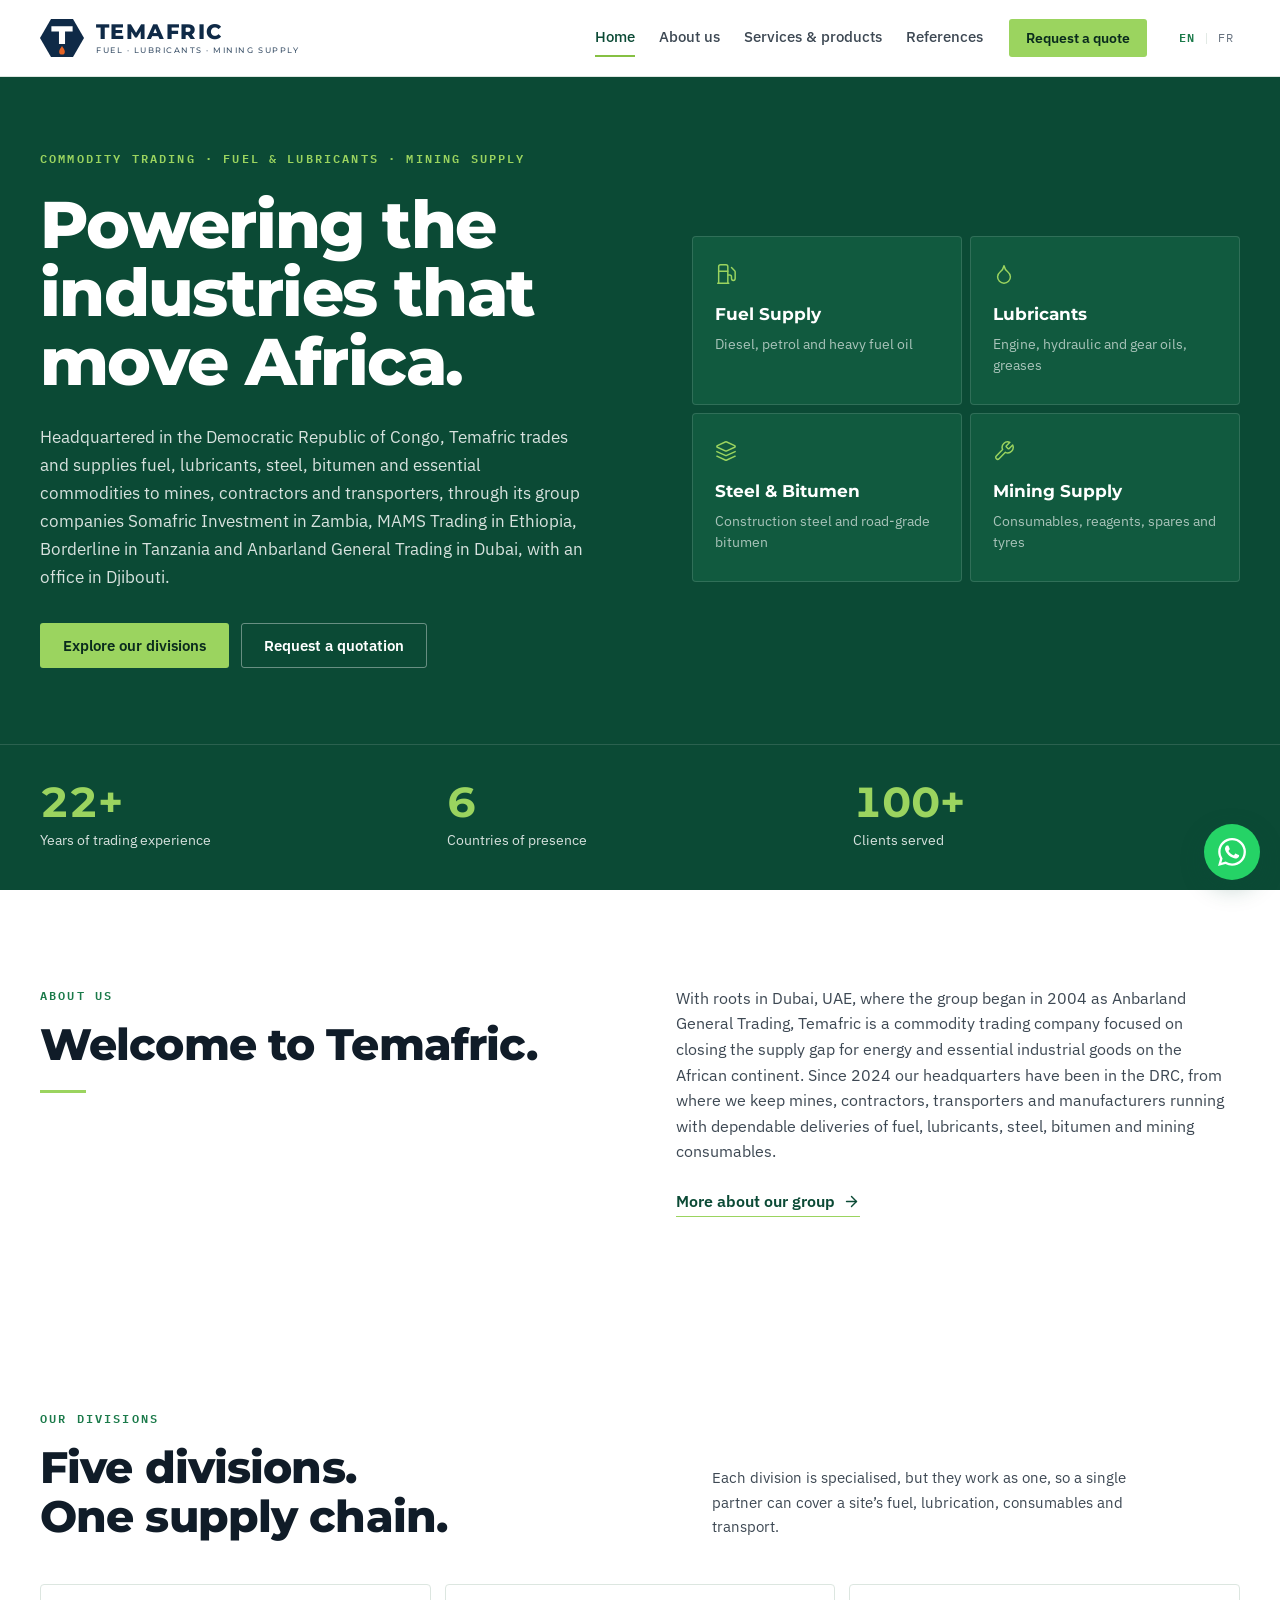
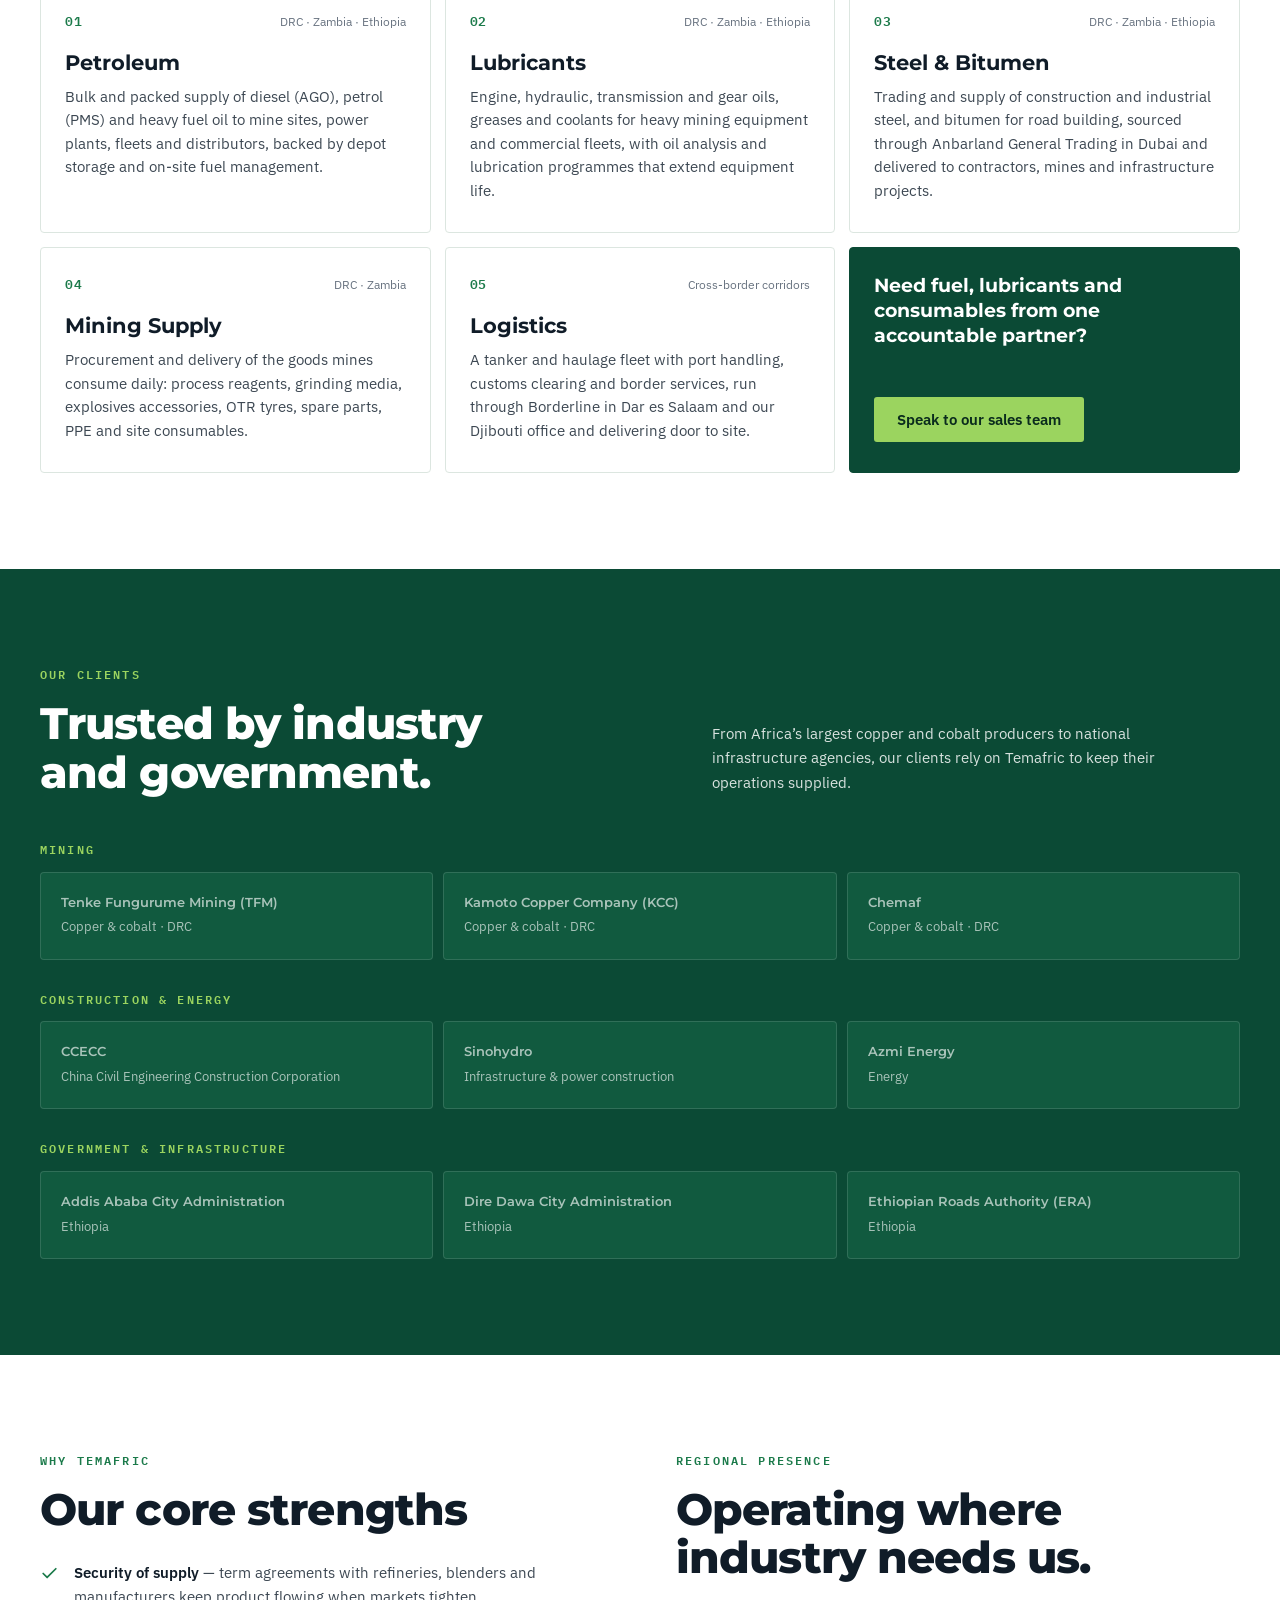
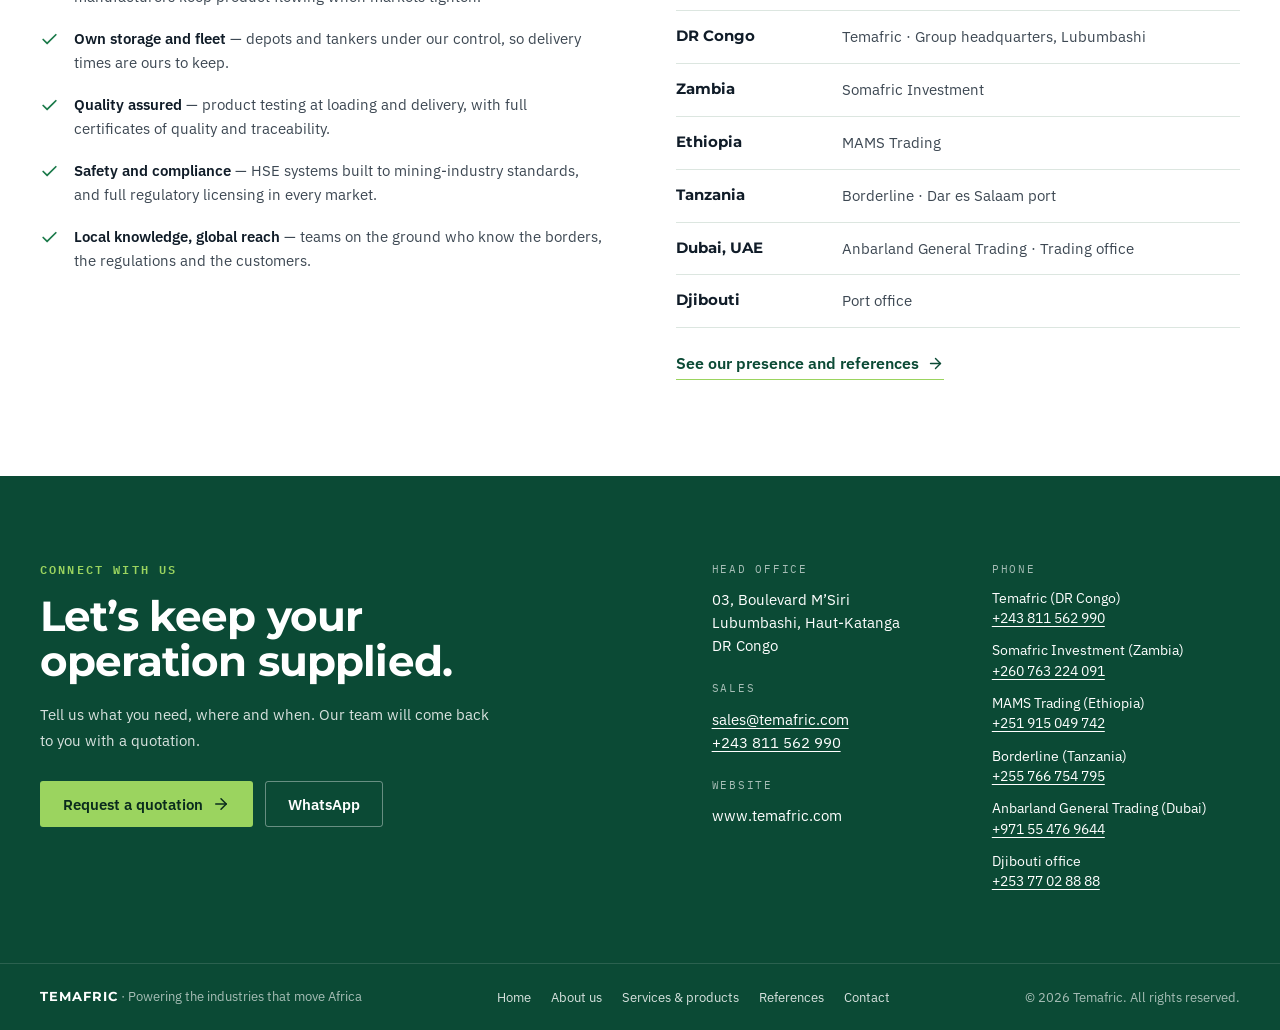
==== index.html @ 44071724 "Temafric website: bilingual corporate site with quote form Co-Authored-By: Claude Opus 5.5 <noreply@" ====
<!doctype html>
<html lang="en">
<head>
<title>Temafric · Fuel, Lubricants & Mining Supply</title>
<meta charset="utf-8">
<meta name="viewport" content="width=device-width, initial-scale=1, viewport-fit=cover">
<meta name="description" content="Temafric supplies fuel, lubricants, steel, bitumen and mining consumables to mines, contractors and transporters across the DRC, Zambia, Tanzania and Ethiopia.">
<link rel="canonical" href="https://www.temafric.com/">
<meta property="og:type" content="website">
<meta property="og:site_name" content="Temafric">
<meta property="og:title" content="Temafric · Fuel, Lubricants &amp; Mining Supply">
<meta property="og:description" content="Temafric supplies fuel, lubricants, steel, bitumen and mining consumables to mines, contractors and transporters across the DRC, Zambia, Tanzania and Ethiopia.">
<meta property="og:url" content="https://www.temafric.com/">
<meta name="theme-color" content="#0b4a35">
<link rel="icon" href="assets/favicon.svg" type="image/svg+xml">
<link rel="preconnect" href="https://fonts.googleapis.com">
<link rel="preconnect" href="https://fonts.gstatic.com" crossorigin>
<link rel="stylesheet" href="https://fonts.googleapis.com/css2?family=IBM+Plex+Mono:wght@500;600&family=IBM+Plex+Sans:wght@400;500;600&family=Montserrat:wght@500;600;700;800&display=swap">
<link rel="stylesheet" href="assets/style.css">
<script>(function(){var l;try{l=localStorage.getItem('temafric-lang')}catch(e){}if(l!=='en'&&l!=='fr'){l=((navigator.language||'en').toLowerCase().indexOf('fr')===0)?'fr':'en'}var d=document.documentElement;d.setAttribute('data-lang',l);d.setAttribute('lang',l);d.setAttribute('data-title-en','Temafric · Fuel, Lubricants & Mining Supply');d.setAttribute('data-title-fr','Temafric · Carburants, lubrifiants & fournitures minières');if(l==='fr')document.title='Temafric · Carburants, lubrifiants & fournitures minières';})();</script>
<script type="application/ld+json">{"@context":"https://schema.org","@type":"Organization","name":"Temafric","url":"https://www.temafric.com","logo":"https://www.temafric.com/assets/logo.svg","email":"sales@temafric.com","telephone":"+243811562990","address":{"@type":"PostalAddress","streetAddress":"03, Boulevard M'Siri","addressLocality":"Lubumbashi","addressRegion":"Haut-Katanga","addressCountry":"CD"},"description":"Commodity trading: fuel, lubricants, steel, bitumen and mining supply in the DRC and East Africa."}</script>
</head>
<body>
<a class="skip" href="#main"><span data-l="en">Skip to content</span><span data-l="fr">Aller au contenu</span></a>
<header class="site-header">
  <div class="wrap header-in">
    <a class="brand" href="./" aria-label="Temafric"><svg viewBox="0 0 116 100" aria-hidden="true"><path class="hx" d="M29 0h58l29 50-29 50H29L0 50z"/><path class="tt" d="M30 19h56v14H66v33H50V33H30z"/><path class="dp" d="M58 71c3 5.5 7.5 9.5 7.5 15a7.5 7.5 0 0 1-15 0c0-5.5 4.5-9.5 7.5-15z"/></svg><span class="brand-word"><b>TEMAFRIC</b><small>Fuel · Lubricants · Mining Supply</small></span></a>
    <button class="menu-btn" type="button" aria-expanded="false" aria-controls="site-nav" aria-label="Menu"><svg class="icon i-open" viewBox="0 0 24 24" aria-hidden="true"><line x1="4" x2="20" y1="7" y2="7"/><line x1="4" x2="20" y1="12" y2="12"/><line x1="4" x2="20" y1="17" y2="17"/></svg><svg class="icon i-close" viewBox="0 0 24 24" aria-hidden="true"><path d="M18 6 6 18"/><path d="m6 6 12 12"/></svg></button>
    <nav class="nav" id="site-nav" aria-label="Main">
      <div class="nav-links"><a href="./" aria-current="page"><span data-l="en">Home</span><span data-l="fr">Accueil</span></a><a href="about.html"><span data-l="en">About us</span><span data-l="fr">À propos</span></a><a href="services.html"><span data-l="en">Services &amp; products</span><span data-l="fr">Services &amp; produits</span></a><a href="references.html"><span data-l="en">References</span><span data-l="fr">Références</span></a></div>
      <a class="btn btn-accent" href="contact.html"><span data-l="en">Request a quote</span><span data-l="fr">Demander un devis</span></a>
      <div class="lang" role="group" aria-label="Language / Langue">
        <button type="button" data-set-lang="en" aria-pressed="true">EN</button><span>|</span><button type="button" data-set-lang="fr" aria-pressed="false">FR</button>
      </div>
    </nav>
  </div>
</header>
<main id="main">
<section class="hero">
  <div class="wrap hero-grid">
    <div>
      <p class="eyebrow"><span data-l="en">Commodity trading · Fuel &amp; lubricants · Mining supply</span><span data-l="fr">Négoce de matières premières · Carburants &amp; lubrifiants · Fournitures minières</span></p>
      <h1><span data-l="en">Powering the industries that move Africa.</span><span data-l="fr">Alimenter les industries qui font avancer l’Afrique.</span></h1>
      <p class="lead"><span data-l="en">Headquartered in the Democratic Republic of Congo, Temafric trades and supplies fuel, lubricants, steel, bitumen and essential commodities to mines, contractors and transporters, through its group companies Somafric Investment in Zambia, MAMS Trading in Ethiopia, Borderline in Tanzania and Anbarland General Trading in Dubai, with an office in Djibouti.</span><span data-l="fr">Basée en République Démocratique du Congo, Temafric commercialise et fournit carburants, lubrifiants, acier, bitume et produits de base essentiels aux mines, entrepreneurs et transporteurs, à travers les sociétés du groupe Somafric Investment en Zambie, MAMS Trading en Éthiopie, Borderline en Tanzanie et Anbarland General Trading à Dubaï, ainsi qu’un bureau à Djibouti.</span></p>
      <div class="btn-row">
        <a class="btn btn-accent" href="services.html"><span data-l="en">Explore our divisions</span><span data-l="fr">Découvrir nos divisions</span></a>
        <a class="btn btn-ghost" href="contact.html"><span data-l="en">Request a quotation</span><span data-l="fr">Demander un devis</span></a>
      </div>
    </div>
    <div class="tiles"><a class="tile" href="services.html"><svg class="icon" viewBox="0 0 24 24" aria-hidden="true"><line x1="3" x2="15" y1="22" y2="22"/><line x1="4" x2="14" y1="9" y2="9"/><path d="M14 22V4a2 2 0 0 0-2-2H6a2 2 0 0 0-2 2v18"/><path d="M14 13h2a2 2 0 0 1 2 2v2a2 2 0 0 0 2 2 2 2 0 0 0 2-2V9.83a2 2 0 0 0-.59-1.42L18 5"/></svg><h3><span data-l="en">Fuel Supply</span><span data-l="fr">Approvisionnement en carburant</span></h3><p><span data-l="en">Diesel, petrol and heavy fuel oil</span><span data-l="fr">Gasoil, essence et fioul lourd</span></p></a><a class="tile" href="services.html"><svg class="icon" viewBox="0 0 24 24" aria-hidden="true"><path d="M12 22a7 7 0 0 0 7-7c0-2-1-3.9-3-5.5s-3.5-4-4-6.5c-.5 2.5-2 4.9-4 6.5C6 11.1 5 13 5 15a7 7 0 0 0 7 7z"/></svg><h3><span data-l="en">Lubricants</span><span data-l="fr">Lubrifiants</span></h3><p><span data-l="en">Engine, hydraulic and gear oils, greases</span><span data-l="fr">Huiles moteur, hydrauliques et de transmission, graisses</span></p></a><a class="tile" href="services.html"><svg class="icon" viewBox="0 0 24 24" aria-hidden="true"><path d="M12.83 2.18a2 2 0 0 0-1.66 0L2.6 6.08a1 1 0 0 0 0 1.83l8.58 3.91a2 2 0 0 0 1.66 0l8.58-3.9a1 1 0 0 0 0-1.83Z"/><path d="m22 17.65-9.17 4.16a2 2 0 0 1-1.66 0L2 17.65"/><path d="m22 12.65-9.17 4.16a2 2 0 0 1-1.66 0L2 12.65"/></svg><h3><span data-l="en">Steel &amp; Bitumen</span><span data-l="fr">Acier &amp; bitume</span></h3><p><span data-l="en">Construction steel and road-grade bitumen</span><span data-l="fr">Acier de construction et bitume routier</span></p></a><a class="tile" href="services.html"><svg class="icon" viewBox="0 0 24 24" aria-hidden="true"><path d="M14.7 6.3a1 1 0 0 0 0 1.4l1.6 1.6a1 1 0 0 0 1.4 0l3.77-3.77a6 6 0 0 1-7.94 7.94l-6.91 6.91a2.12 2.12 0 0 1-3-3l6.91-6.91a6 6 0 0 1 7.94-7.94l-3.76 3.76z"/></svg><h3><span data-l="en">Mining Supply</span><span data-l="fr">Fournitures minières</span></h3><p><span data-l="en">Consumables, reagents, spares and tyres</span><span data-l="fr">Consommables, réactifs, pièces de rechange et pneus</span></p></a></div>
  </div>
</section>
<section class="stats" aria-label="Key figures">
  <div class="wrap stats-grid">
    <div class="stat"><b>22+</b><span><span data-l="en">Years of trading experience</span><span data-l="fr">Années d’expérience dans le négoce</span></span></div>
    <div class="stat"><b>6</b><span><span data-l="en">Countries of presence</span><span data-l="fr">Pays de présence</span></span></div>
    <div class="stat"><b>100+</b><span><span data-l="en">Clients served</span><span data-l="fr">Clients servis</span></span></div>
  </div>
</section>
<section class="band">
  <div class="wrap split">
    <div><p class="eyebrow"><span data-l="en">About us</span><span data-l="fr">À propos</span></p>
      <h2 class="h2"><span data-l="en">Welcome to Temafric.</span><span data-l="fr">Bienvenue chez Temafric.</span></h2><hr class="rule"></div>
    <div class="prose"><p><span data-l="en">With roots in Dubai, UAE, where the group began in 2004 as Anbarland General Trading, Temafric is a commodity trading company focused on closing the supply gap for energy and essential industrial goods on the African continent. Since 2024 our headquarters have been in the DRC, from where we keep mines, contractors, transporters and manufacturers running with dependable deliveries of fuel, lubricants, steel, bitumen and mining consumables.</span><span data-l="fr">Née à Dubaï, aux Émirats arabes unis, où le groupe a débuté en 2004 sous le nom d’Anbarland General Trading, Temafric est une société de négoce de matières premières qui s’attache à combler le déficit d’approvisionnement en énergie et en biens industriels essentiels sur le continent africain. Depuis 2024, notre siège est en RDC, d’où nous permettons aux mines, entrepreneurs, transporteurs et industriels de fonctionner sans interruption grâce à des livraisons fiables de carburants, lubrifiants, acier, bitume et consommables miniers.</span></p>
      <a class="link-arrow" href="about.html"><span data-l="en">More about our group</span><span data-l="fr">En savoir plus sur notre groupe</span> <svg class="icon" viewBox="0 0 24 24" aria-hidden="true"><path d="M5 12h14"/><path d="m12 5 7 7-7 7"/></svg></a></div>
  </div>
</section>
<section class="band" id="divisions">
  <div class="wrap">
    <div class="section-head">
      <div><p class="eyebrow"><span data-l="en">Our divisions</span><span data-l="fr">Nos divisions</span></p>
        <h2 class="h2"><span data-l="en">Five divisions. One supply chain.</span><span data-l="fr">Cinq divisions. Une seule chaîne d’approvisionnement.</span></h2></div>
      <p><span data-l="en">Each division is specialised, but they work as one, so a single partner can cover a site’s fuel, lubrication, consumables and transport.</span><span data-l="fr">Chaque division est spécialisée, mais toutes travaillent ensemble : un seul partenaire peut ainsi couvrir le carburant, la lubrification, les consommables et le transport d’un site.</span></p>
    </div>
    <div class="cards">
      <article class="card">
        <div class="card-top"><span class="num">01</span><span class="where"><span data-l="en">DRC · Zambia · Ethiopia</span><span data-l="fr">RDC · Zambie · Éthiopie</span></span></div>
        <h3><span data-l="en">Petroleum</span><span data-l="fr">Produits pétroliers</span></h3>
        <p><span data-l="en">Bulk and packed supply of diesel (AGO), petrol (PMS) and heavy fuel oil to mine sites, power plants, fleets and distributors, backed by depot storage and on-site fuel management.</span><span data-l="fr">Fourniture en vrac et conditionnée de gasoil (AGO), d’essence (PMS) et de fioul lourd aux sites miniers, centrales électriques, flottes et distributeurs, appuyée par un stockage en dépôt et une gestion du carburant sur site.</span></p>
      </article><article class="card">
        <div class="card-top"><span class="num">02</span><span class="where"><span data-l="en">DRC · Zambia · Ethiopia</span><span data-l="fr">RDC · Zambie · Éthiopie</span></span></div>
        <h3><span data-l="en">Lubricants</span><span data-l="fr">Lubrifiants</span></h3>
        <p><span data-l="en">Engine, hydraulic, transmission and gear oils, greases and coolants for heavy mining equipment and commercial fleets, with oil analysis and lubrication programmes that extend equipment life.</span><span data-l="fr">Huiles moteur, hydrauliques, de transmission et d’engrenages, graisses et liquides de refroidissement pour les engins miniers lourds et les flottes commerciales, avec analyse d’huile et programmes de lubrification qui prolongent la durée de vie des équipements.</span></p>
      </article><article class="card">
        <div class="card-top"><span class="num">03</span><span class="where"><span data-l="en">DRC · Zambia · Ethiopia</span><span data-l="fr">RDC · Zambie · Éthiopie</span></span></div>
        <h3><span data-l="en">Steel &amp; Bitumen</span><span data-l="fr">Acier &amp; bitume</span></h3>
        <p><span data-l="en">Trading and supply of construction and industrial steel, and bitumen for road building, sourced through Anbarland General Trading in Dubai and delivered to contractors, mines and infrastructure projects.</span><span data-l="fr">Négoce et fourniture d’acier de construction et industriel, et de bitume pour la construction routière, approvisionnés via Anbarland General Trading à Dubaï et livrés aux entrepreneurs, aux mines et aux projets d’infrastructure.</span></p>
      </article><article class="card">
        <div class="card-top"><span class="num">04</span><span class="where"><span data-l="en">DRC · Zambia</span><span data-l="fr">RDC · Zambie</span></span></div>
        <h3><span data-l="en">Mining Supply</span><span data-l="fr">Fournitures minières</span></h3>
        <p><span data-l="en">Procurement and delivery of the goods mines consume daily: process reagents, grinding media, explosives accessories, OTR tyres, spare parts, PPE and site consumables.</span><span data-l="fr">Achat et livraison des produits que les mines consomment chaque jour : réactifs de traitement, corps broyants, accessoires d’explosifs, pneus OTR, pièces de rechange, EPI et consommables de site.</span></p>
      </article><article class="card">
        <div class="card-top"><span class="num">05</span><span class="where"><span data-l="en">Cross-border corridors</span><span data-l="fr">Corridors transfrontaliers</span></span></div>
        <h3><span data-l="en">Logistics</span><span data-l="fr">Logistique</span></h3>
        <p><span data-l="en">A tanker and haulage fleet with port handling, customs clearing and border services, run through Borderline in Dar es Salaam and our Djibouti office and delivering door to site.</span><span data-l="fr">Une flotte de citernes et de camions avec manutention portuaire, dédouanement et services frontaliers, opérée via Borderline à Dar es Salaam et notre bureau de Djibouti, avec livraison jusqu’au site.</span></p>
      </article>
      <article class="card cta">
        <h3><span data-l="en">Need fuel, lubricants and consumables from one accountable partner?</span><span data-l="fr">Besoin de carburant, de lubrifiants et de consommables auprès d’un seul partenaire responsable ?</span></h3>
        <a class="btn btn-accent" href="contact.html"><span data-l="en">Speak to our sales team</span><span data-l="fr">Parlez à notre équipe commerciale</span></a>
      </article>
    </div>
  </div>
</section>
<section class="band dark" id="clients">
  <div class="wrap">
    <div class="section-head">
      <div><p class="eyebrow"><span data-l="en">Our clients</span><span data-l="fr">Nos clients</span></p>
        <h2 class="h2"><span data-l="en">Trusted by industry and government.</span><span data-l="fr">La confiance de l’industrie et des pouvoirs publics.</span></h2></div>
      <p><span data-l="en">From Africa’s largest copper and cobalt producers to national infrastructure agencies, our clients rely on Temafric to keep their operations supplied.</span><span data-l="fr">Des plus grands producteurs africains de cuivre et de cobalt aux agences nationales d’infrastructure, nos clients comptent sur Temafric pour approvisionner leurs opérations.</span></p>
    </div>
    <div class="client-group"><span class="eyebrow"><span data-l="en">Mining</span><span data-l="fr">Mines</span></span><div class="client-grid"><div class="client"><b><span data-l="en">Tenke Fungurume Mining (TFM)</span><span data-l="fr">Tenke Fungurume Mining (TFM)</span></b><span><span data-l="en">Copper &amp; cobalt · DRC</span><span data-l="fr">Cuivre &amp; cobalt · RDC</span></span></div><div class="client"><b><span data-l="en">Kamoto Copper Company (KCC)</span><span data-l="fr">Kamoto Copper Company (KCC)</span></b><span><span data-l="en">Copper &amp; cobalt · DRC</span><span data-l="fr">Cuivre &amp; cobalt · RDC</span></span></div><div class="client"><b><span data-l="en">Chemaf</span><span data-l="fr">Chemaf</span></b><span><span data-l="en">Copper &amp; cobalt · DRC</span><span data-l="fr">Cuivre &amp; cobalt · RDC</span></span></div></div></div><div class="client-group"><span class="eyebrow"><span data-l="en">Construction &amp; energy</span><span data-l="fr">Construction &amp; énergie</span></span><div class="client-grid"><div class="client"><b><span data-l="en">CCECC</span><span data-l="fr">CCECC</span></b><span><span data-l="en">China Civil Engineering Construction Corporation</span><span data-l="fr">China Civil Engineering Construction Corporation</span></span></div><div class="client"><b><span data-l="en">Sinohydro</span><span data-l="fr">Sinohydro</span></b><span><span data-l="en">Infrastructure &amp; power construction</span><span data-l="fr">Infrastructures &amp; construction énergétique</span></span></div><div class="client"><b><span data-l="en">Azmi Energy</span><span data-l="fr">Azmi Energy</span></b><span><span data-l="en">Energy</span><span data-l="fr">Énergie</span></span></div></div></div><div class="client-group"><span class="eyebrow"><span data-l="en">Government &amp; infrastructure</span><span data-l="fr">Gouvernement &amp; infrastructures</span></span><div class="client-grid"><div class="client"><b><span data-l="en">Addis Ababa City Administration</span><span data-l="fr">Administration de la ville d’Addis-Abeba</span></b><span><span data-l="en">Ethiopia</span><span data-l="fr">Éthiopie</span></span></div><div class="client"><b><span data-l="en">Dire Dawa City Administration</span><span data-l="fr">Administration de la ville de Dire Dawa</span></b><span><span data-l="en">Ethiopia</span><span data-l="fr">Éthiopie</span></span></div><div class="client"><b><span data-l="en">Ethiopian Roads Authority (ERA)</span><span data-l="fr">Autorité éthiopienne des routes (ERA)</span></b><span><span data-l="en">Ethiopia</span><span data-l="fr">Éthiopie</span></span></div></div></div>
  </div>
</section>
<section class="band">
  <div class="wrap split">
    <div><p class="eyebrow"><span data-l="en">Why Temafric</span><span data-l="fr">Pourquoi Temafric</span></p>
      <h2 class="h2"><span data-l="en">Our core strengths</span><span data-l="fr">Nos atouts</span></h2>
      <ul class="checks"><li><svg class="icon" viewBox="0 0 24 24" aria-hidden="true"><polyline points="20 6 9 17 4 12"/></svg><span><b><span data-l="en">Security of supply</span><span data-l="fr">Sécurité d’approvisionnement</span></b> <span data-l="en">— term agreements with refineries, blenders and manufacturers keep product flowing when markets tighten.</span><span data-l="fr">— des contrats à terme avec raffineries, mélangeurs et fabricants maintiennent le flux de produits quand les marchés se tendent.</span></span></li><li><svg class="icon" viewBox="0 0 24 24" aria-hidden="true"><polyline points="20 6 9 17 4 12"/></svg><span><b><span data-l="en">Own storage and fleet</span><span data-l="fr">Stockage et flotte en propre</span></b> <span data-l="en">— depots and tankers under our control, so delivery times are ours to keep.</span><span data-l="fr">— des dépôts et des citernes sous notre contrôle, pour tenir nous-mêmes nos délais de livraison.</span></span></li><li><svg class="icon" viewBox="0 0 24 24" aria-hidden="true"><polyline points="20 6 9 17 4 12"/></svg><span><b><span data-l="en">Quality assured</span><span data-l="fr">Qualité garantie</span></b> <span data-l="en">— product testing at loading and delivery, with full certificates of quality and traceability.</span><span data-l="fr">— contrôle des produits au chargement et à la livraison, avec certificats de qualité et traçabilité complète.</span></span></li><li><svg class="icon" viewBox="0 0 24 24" aria-hidden="true"><polyline points="20 6 9 17 4 12"/></svg><span><b><span data-l="en">Safety and compliance</span><span data-l="fr">Sécurité et conformité</span></b> <span data-l="en">— HSE systems built to mining-industry standards, and full regulatory licensing in every market.</span><span data-l="fr">— des systèmes HSE conformes aux normes de l’industrie minière et toutes les licences réglementaires dans chaque marché.</span></span></li><li><svg class="icon" viewBox="0 0 24 24" aria-hidden="true"><polyline points="20 6 9 17 4 12"/></svg><span><b><span data-l="en">Local knowledge, global reach</span><span data-l="fr">Savoir-faire local, portée mondiale</span></b> <span data-l="en">— teams on the ground who know the borders, the regulations and the customers.</span><span data-l="fr">— des équipes sur le terrain qui connaissent les frontières, la réglementation et les clients.</span></span></li></ul></div>
    <div><p class="eyebrow"><span data-l="en">Regional presence</span><span data-l="fr">Présence régionale</span></p>
      <h2 class="h2"><span data-l="en">Operating where industry needs us.</span><span data-l="fr">Présents là où l’industrie a besoin de nous.</span></h2>
      <ul class="locs"><li><b><span data-l="en">DR Congo</span><span data-l="fr">RD Congo</span></b><span><span data-l="en">Temafric · Group headquarters, Lubumbashi</span><span data-l="fr">Temafric · Siège du groupe, Lubumbashi</span></span></li><li><b><span data-l="en">Zambia</span><span data-l="fr">Zambie</span></b><span>Somafric Investment</span></li><li><b><span data-l="en">Ethiopia</span><span data-l="fr">Éthiopie</span></b><span>MAMS Trading</span></li><li><b><span data-l="en">Tanzania</span><span data-l="fr">Tanzanie</span></b><span><span data-l="en">Borderline · Dar es Salaam port</span><span data-l="fr">Borderline · Port de Dar es Salaam</span></span></li><li><b><span data-l="en">Dubai, UAE</span><span data-l="fr">Dubaï, EAU</span></b><span><span data-l="en">Anbarland General Trading · Trading office</span><span data-l="fr">Anbarland General Trading · Bureau de négoce</span></span></li><li><b>Djibouti</b><span><span data-l="en">Port office</span><span data-l="fr">Bureau portuaire</span></span></li></ul>
      <p style="margin-top:22px"><a class="link-arrow" href="references.html"><span data-l="en">See our presence and references</span><span data-l="fr">Voir notre présence et nos références</span> <svg class="icon" viewBox="0 0 24 24" aria-hidden="true"><path d="M5 12h14"/><path d="m12 5 7 7-7 7"/></svg></a></p></div>
  </div>
</section>
</main>
<footer class="site-footer">
  <div class="wrap footer-top">
    <div>
      <p class="eyebrow on-dark"><span data-l="en">Connect with us</span><span data-l="fr">Contactez-nous</span></p>
      <h2><span data-l="en">Let’s keep your operation supplied.</span><span data-l="fr">Assurons l’approvisionnement de vos opérations.</span></h2>
      <p class="lead"><span data-l="en">Tell us what you need, where and when. Our team will come back to you with a quotation.</span><span data-l="fr">Dites-nous ce dont vous avez besoin, où et quand. Notre équipe vous répondra avec un devis.</span></p>
      <div class="btn-row">
          <a class="btn btn-accent" href="contact.html"><span data-l="en">Request a quotation</span><span data-l="fr">Demander un devis</span> <svg class="icon" viewBox="0 0 24 24" aria-hidden="true"><path d="M5 12h14"/><path d="m12 5 7 7-7 7"/></svg></a>
          <a class="btn btn-ghost" href="https://wa.me/243811562990" target="_blank" rel="noopener">WhatsApp</a>
        </div>
    </div>
    <div class="f-cols">
      <div>
        <div class="f-block"><span class="f-label"><span data-l="en">Head office</span><span data-l="fr">Siège</span></span>
          <p class="f-text">03, Boulevard M’Siri<br>Lubumbashi, Haut-Katanga<br><span data-l="en">DR Congo</span><span data-l="fr">RD Congo</span></p></div>
        <div class="f-block"><span class="f-label"><span data-l="en">Sales</span><span data-l="fr">Service commercial</span></span>
          <p class="f-text"><a href="mailto:sales@temafric.com">sales@temafric.com</a><br><a href="tel:+243811562990">+243 811 562 990</a></p></div>
        <div class="f-block"><span class="f-label"><span data-l="en">Website</span><span data-l="fr">Site web</span></span>
          <p class="f-text">www.temafric.com</p></div>
      </div>
      <div class="f-block"><span class="f-label"><span data-l="en">Phone</span><span data-l="fr">Téléphone</span></span>
        <ul class="f-phones"><li><span data-l="en">Temafric (DR Congo)</span><span data-l="fr">Temafric (RD Congo)</span><br><a href="tel:+243811562990">+243 811 562 990</a></li><li><span data-l="en">Somafric Investment (Zambia)</span><span data-l="fr">Somafric Investment (Zambie)</span><br><a href="tel:+260763224091">+260 763 224 091</a></li><li><span data-l="en">MAMS Trading (Ethiopia)</span><span data-l="fr">MAMS Trading (Éthiopie)</span><br><a href="tel:+251915049742">+251 915 049 742</a></li><li><span data-l="en">Borderline (Tanzania)</span><span data-l="fr">Borderline (Tanzanie)</span><br><a href="tel:+255766754795">+255 766 754 795</a></li><li><span data-l="en">Anbarland General Trading (Dubai)</span><span data-l="fr">Anbarland General Trading (Dubaï)</span><br><a href="tel:+971554769644">+971 55 476 9644</a></li><li><span data-l="en">Djibouti office</span><span data-l="fr">Bureau de Djibouti</span><br><a href="tel:+25377028888">+253 77 02 88 88</a></li></ul></div>
    </div>
  </div>
  <div class="footer-bar">
    <div class="wrap footer-bar-in">
      <span><strong>TEMAFRIC</strong> · <span data-l="en">Powering the industries that move Africa</span><span data-l="fr">Alimenter les industries qui font avancer l’Afrique</span></span>
      <nav class="footer-nav" aria-label="Footer"><a href="./"><span data-l="en">Home</span><span data-l="fr">Accueil</span></a><a href="about.html"><span data-l="en">About us</span><span data-l="fr">À propos</span></a><a href="services.html"><span data-l="en">Services &amp; products</span><span data-l="fr">Services &amp; produits</span></a><a href="references.html"><span data-l="en">References</span><span data-l="fr">Références</span></a><a href="contact.html"><span data-l="en">Contact</span><span data-l="fr">Contact</span></a></nav>
      <span>© <span data-year>2026</span> Temafric. <span data-l="en">All rights reserved.</span><span data-l="fr">Tous droits réservés.</span></span>
    </div>
  </div>
</footer>
<a class="wa-float" href="https://wa.me/243811562990" target="_blank" rel="noopener" aria-label="WhatsApp" data-en="Chat with us on WhatsApp" data-fr="Écrivez-nous sur WhatsApp"><svg viewBox="0 0 24 24" aria-hidden="true"><path d="M17.47 14.38c-.3-.15-1.76-.87-2.03-.97-.27-.1-.47-.15-.67.15-.2.3-.77.97-.94 1.16-.17.2-.35.22-.64.07-.3-.15-1.26-.46-2.39-1.47-.88-.79-1.48-1.76-1.65-2.06-.17-.3-.02-.46.13-.6.13-.14.3-.35.45-.52.15-.17.2-.3.3-.5.1-.2.05-.37-.03-.52-.07-.15-.67-1.61-.92-2.2-.24-.58-.49-.5-.67-.51h-.57c-.2 0-.52.07-.8.37-.27.3-1.04 1.02-1.04 2.48s1.07 2.88 1.21 3.07c.15.2 2.1 3.2 5.08 4.49.71.31 1.26.49 1.7.63.71.22 1.36.19 1.87.12.57-.09 1.76-.72 2-1.41.25-.7.25-1.29.18-1.41-.08-.13-.27-.2-.57-.35m-5.42 7.4h-.01a9.87 9.87 0 0 1-5.03-1.38l-.36-.21-3.74.98 1-3.65-.24-.37a9.86 9.86 0 0 1-1.51-5.26c0-5.45 4.44-9.88 9.89-9.88 2.64 0 5.12 1.03 6.99 2.9a9.83 9.83 0 0 1 2.89 6.99c0 5.45-4.44 9.88-9.89 9.88m8.41-18.3A11.82 11.82 0 0 0 12.05 0C5.5 0 .16 5.34.16 11.89c0 2.1.55 4.14 1.59 5.95L.06 24l6.31-1.65a11.88 11.88 0 0 0 5.68 1.45h.01c6.55 0 11.89-5.34 11.89-11.89a11.82 11.82 0 0 0-3.48-8.41z"/></svg></a>
<script src="assets/main.js"></script>
</body>
</html>
---- assets/style.css ----
/* Temafric — corporate site
   Layout: green bands for brand moments (hero, products, clients, footer),
   white and mint bands for reading; 1200px grid, square-ish 4px corners. */
:root {
  --brand: #0b4a35;         /* profile green, bands */
  --brand-2: #115a3f;       /* cards on green */
  --brand-3: #1a6b4d;
  --accent: #9bd45f;        /* profile lime accent */
  --accent-dk: #86c043;
  --accent-lt: #9bd45f;     /* accent text on green */
  --label: #1b7a4a;         /* eyebrows on white */
  --paper: #e9f4ee;         /* soft mint band */
  --ink: #101c28;           /* headings */
  --text: #3d4853;          /* body copy */
  --muted: #687380;
  --line: #dce6e0;
  --on-dark: rgba(255,255,255,.84);
  --on-dark-2: rgba(255,255,255,.64);
  --line-dark: rgba(255,255,255,.13);
  --white: #ffffff;
  --logo-navy: #0f2a47;     /* logo only */
  --logo-orange: #e66426;   /* logo only */

  --display: "Montserrat", "Helvetica Neue", Arial, sans-serif;
  --body: "IBM Plex Sans", "Segoe UI", Roboto, Arial, sans-serif;
  --mono: "IBM Plex Mono", ui-monospace, "SFMono-Regular", Menlo, monospace;

  --r: 4px;
  --header-h: 76px;
  color-scheme: light;
}

/* ---------- Language switching ---------- */
html[data-lang="fr"] [data-l="en"],
html:not([data-lang="fr"]) [data-l="fr"] { display: none !important; }

/* ---------- Base ---------- */
*, *::before, *::after { box-sizing: border-box; }
html { scroll-behavior: smooth; -webkit-text-size-adjust: 100%; }
body {
  margin: 0;
  font-family: var(--body);
  font-size: 16px;
  line-height: 1.65;
  color: var(--text);
  background: var(--white);
  -webkit-font-smoothing: antialiased;
  text-rendering: optimizeLegibility;
}
body::before {
  content: ""; position: fixed; inset: 0 0 auto; z-index: 60;
  height: env(safe-area-inset-top, 0px); background: var(--white);
}
img, svg { max-width: 100%; }
a { color: inherit; }
h1, h2, h3, h4 { font-family: var(--display); color: var(--ink); margin: 0; text-wrap: balance; }
p { margin: 0; }
ul { margin: 0; padding: 0; list-style: none; }
:focus-visible { outline: 2px solid var(--accent); outline-offset: 3px; border-radius: 2px; }
.sr-only { position: absolute; width: 1px; height: 1px; overflow: hidden; clip: rect(0 0 0 0); white-space: nowrap; }
.skip { position: absolute; left: 12px; top: -60px; z-index: 100; background: var(--accent); color: var(--ink); padding: 10px 14px; font-weight: 600; border-radius: var(--r); }
.skip:focus { top: 12px; }

.wrap {
  max-width: 1240px;
  margin: 0 auto;
  padding-left: max(20px, env(safe-area-inset-left, 0px));
  padding-right: max(20px, env(safe-area-inset-right, 0px));
}
.icon { width: 22px; height: 22px; flex: none; fill: none; stroke: currentColor; stroke-width: 1.6; stroke-linecap: round; stroke-linejoin: round; }

/* ---------- Type helpers ---------- */
.eyebrow {
  font-family: var(--mono); font-size: 12px; font-weight: 600;
  letter-spacing: .18em; text-transform: uppercase; color: var(--label);
}
.dark .eyebrow, .eyebrow.on-dark { color: var(--accent-lt); }
.h2 { font-size: clamp(28px, 3.5vw, 44px); line-height: 1.1; letter-spacing: -.02em; font-weight: 800; }
.dark .h2, .dark h3 { color: var(--white); }
.lead { font-size: 17px; line-height: 1.7; }
.rule { width: 46px; height: 3px; background: var(--accent); border: 0; margin: 22px 0 0; }

/* ---------- Buttons ---------- */
.btn {
  display: inline-flex; align-items: center; justify-content: center; gap: 9px;
  padding: 13px 22px; border-radius: 3px; border: 1px solid transparent;
  font: 600 14.5px/1.2 var(--body); text-decoration: none; cursor: pointer;
  transition: background-color .18s ease, border-color .18s ease, color .18s ease, transform .18s ease;
}
.btn .icon { width: 18px; height: 18px; stroke-width: 2; }
.btn-accent { background: var(--accent); color: #0a2b1d; }
.btn-accent:hover { background: var(--accent-dk); }
.btn-ghost { border-color: rgba(255,255,255,.38); color: var(--white); background: transparent; }
.btn-ghost:hover { border-color: var(--white); background: rgba(255,255,255,.06); }
.btn-dark { background: var(--brand); color: var(--white); }
.btn-dark:hover { background: var(--brand-2); }
.btn-line { border-color: var(--line); color: var(--ink); background: var(--white); }
.btn-line:hover { border-color: var(--brand); }
.btn-row { display: flex; flex-wrap: wrap; gap: 12px; }
.link-arrow { display: inline-flex; align-items: center; gap: 8px; font-weight: 600; color: var(--brand); text-decoration: none; border-bottom: 1px solid var(--accent); padding-bottom: 2px; }
.link-arrow .icon { width: 17px; height: 17px; stroke-width: 2; transition: transform .18s ease; }
.link-arrow:hover .icon { transform: translateX(3px); }

/* ---------- Header ---------- */
.site-header {
  position: sticky; top: env(safe-area-inset-top, 0px); z-index: 50;
  background: var(--white); border-bottom: 1px solid var(--line);
}
.header-in { height: var(--header-h); display: flex; align-items: center; gap: 28px; }
.brand { display: inline-flex; align-items: center; gap: 12px; text-decoration: none; color: var(--logo-navy); flex: none; }
.brand .hx { fill: var(--logo-navy); } .brand .tt { fill: var(--white); } .brand .dp { fill: var(--logo-orange); }
.on-dark.brand { color: var(--white); } .on-dark.brand .hx { fill: var(--white); } .on-dark.brand .tt { fill: var(--logo-navy); }
.brand svg { width: 44px; height: 38px; }
.brand-word { display: grid; line-height: 1; }
.brand-word b { font-family: var(--display); font-weight: 800; font-size: 21px; letter-spacing: .07em; }
.brand-word small { font-family: var(--display); font-weight: 500; font-size: 7.6px; letter-spacing: .2em; margin-top: 5px; opacity: .8; text-transform: uppercase; }
.nav { margin-left: auto; display: flex; align-items: center; gap: 26px; }
.nav-links { display: flex; gap: 24px; }
.nav-links a {
  color: var(--text); text-decoration: none; font-size: 14.5px; font-weight: 500; padding: 6px 0;
  border-bottom: 2px solid transparent; transition: color .15s ease, border-color .15s ease;
}
.nav-links a:hover { color: var(--brand); }
.nav-links a[aria-current="page"] { color: var(--brand); border-bottom-color: var(--accent-dk); }
.nav .btn { padding: 10px 16px; font-size: 14px; }
.lang { display: flex; align-items: center; gap: 2px; font-family: var(--mono); font-size: 12px; }
.lang button {
  background: none; border: 0; color: var(--muted); font: inherit; letter-spacing: .08em;
  padding: 6px 6px; cursor: pointer; border-radius: 2px;
}
.lang button[aria-pressed="true"] { color: var(--label); font-weight: 600; }
.lang span { color: var(--line); }
.menu-btn { display: none; margin-left: auto; background: none; border: 1px solid var(--line); color: var(--brand); border-radius: 3px; width: 44px; height: 40px; cursor: pointer; align-items: center; justify-content: center; }
.menu-btn .icon { width: 22px; height: 22px; stroke-width: 2; }
.menu-btn .i-close { display: none; }
.site-header.open .menu-btn .i-open { display: none; }
.site-header.open .menu-btn .i-close { display: block; }

@media (max-width: 1000px) {
  .menu-btn { display: inline-flex; }
  .nav {
    display: none; position: absolute; left: 0; right: 0; top: 100%;
    background: var(--white); border-bottom: 1px solid var(--line); box-shadow: 0 16px 30px rgba(11,74,53,.08);
    flex-direction: column; align-items: stretch; gap: 0;
    padding: 8px max(20px, env(safe-area-inset-right, 0px)) 22px max(20px, env(safe-area-inset-left, 0px));
  }
  .site-header.open .nav { display: flex; }
  .nav-links { flex-direction: column; gap: 0; }
  .nav-links a { display: block; padding: 14px 0; border-bottom: 1px solid var(--line); font-size: 16px; }
  .nav-links a[aria-current="page"] { border-bottom-color: var(--line); color: var(--label); }
  .nav .btn { margin-top: 18px; padding: 13px 18px; font-size: 15px; }
  .lang { margin-top: 14px; font-size: 13px; }
}

/* ---------- Bands ---------- */
.band { padding-block: 96px; }
.band.tight { padding-block: 72px; }
.dark { background: var(--brand); color: var(--on-dark); }
.paper { background: var(--paper); }
.section-head { display: grid; grid-template-columns: 1.15fr 1fr; gap: 24px 64px; align-items: end; margin-bottom: 44px; }
.section-head .eyebrow { margin-bottom: 14px; }
.section-head p:not(.eyebrow) { max-width: 30em; font-size: 15px; }
.dark .section-head p:not(.eyebrow) { color: var(--on-dark); }

/* ---------- Hero ---------- */
.hero { background: var(--brand); color: var(--on-dark); padding-block: 72px 76px; }
.hero-grid { display: grid; grid-template-columns: 1.06fr 1fr; gap: 56px 72px; align-items: center; }
.hero .eyebrow { color: var(--accent-lt); }
.hero h1 {
  color: var(--white); letter-spacing: -.025em; line-height: 1.04;
  font-size: clamp(38px, 5.2vw, 66px); margin: 22px 0 26px; font-weight: 800;
}
.hero .lead { color: var(--on-dark); max-width: 33em; font-size: 16.5px; }
.hero .btn-row { margin-top: 32px; }
.tiles { display: grid; grid-template-columns: 1fr 1fr; gap: 8px; }
.tile {
  background: var(--brand-2); border: 1px solid var(--line-dark); border-radius: var(--r);
  padding: 26px 22px 28px; min-height: 160px; display: flex; flex-direction: column; gap: 6px;
  text-decoration: none; transition: background-color .18s ease, border-color .18s ease;
}
.tile:hover { background: var(--brand-3); border-color: rgba(155,212,95,.45); }
.tile .icon { color: var(--accent-lt); margin-bottom: 10px; }
.tile h3 { color: var(--white); font-size: 16.5px; font-weight: 700; }
.tile p { color: var(--on-dark-2); font-size: 13.5px; line-height: 1.55; }

/* Inner-page hero */
.page-hero { background: var(--brand); color: var(--on-dark); padding-block: 64px 68px; }
.page-hero h1 { color: var(--white); font-size: clamp(36px, 4.6vw, 58px); line-height: 1.04; letter-spacing: -.022em; font-weight: 800; margin: 18px 0 18px; max-width: 16em; }
.page-hero .eyebrow { color: var(--accent-lt); }
.page-hero .lead { max-width: 38em; color: var(--on-dark); }
.crumbs { display: flex; gap: 8px; font-size: 13px; color: var(--on-dark-2); margin-bottom: 26px; }
.crumbs a { color: var(--on-dark-2); text-decoration: none; }
.crumbs a:hover { color: var(--white); }

/* ---------- Stats ---------- */
.stats { background: var(--brand); border-top: 1px solid var(--line-dark); padding-block: 34px 38px; }
.stats-grid { display: grid; grid-template-columns: repeat(3, 1fr); gap: 20px; }
.stat b { display: block; font-family: var(--display); font-weight: 700; color: var(--accent); font-size: clamp(32px, 3.4vw, 42px); line-height: 1.1; font-variant-numeric: tabular-nums; }
.stat span { color: var(--on-dark); font-size: 13.5px; }

/* ---------- About / welcome ---------- */
.split { display: grid; grid-template-columns: 1fr 1fr; gap: 40px 72px; align-items: start; }
.split .eyebrow { margin-bottom: 14px; }
.prose { display: grid; gap: 18px; font-size: 15.5px; max-width: 36em; }
.prose + .link-arrow, .prose .link-arrow { margin-top: 6px; justify-self: start; }

/* Mission / vision / values */
.mvv { display: grid; grid-template-columns: repeat(3, 1fr); gap: 16px; }
.mvv-card { background: var(--white); border-radius: var(--r); padding: 32px 28px 34px; display: grid; gap: 12px; align-content: start; }
.mvv-card .icon { width: 26px; height: 26px; color: var(--ink); stroke-width: 1.8; margin-bottom: 6px; }
.mvv-card h3 { font-size: 21px; }
.mvv-card p { font-size: 14.5px; }
.mvv-card.is-dark { background: var(--brand); }
.mvv-card.is-dark .icon { color: var(--accent); }
.mvv-card.is-dark h3 { color: var(--white); }
.pills { display: flex; flex-wrap: wrap; gap: 8px; }
.pills li { border: 1px solid rgba(155,212,95,.42); color: var(--white); border-radius: 99px; padding: 5px 12px; font-size: 12.5px; }

/* ---------- Cards grid (divisions, companies) ---------- */
.cards { display: grid; grid-template-columns: repeat(3, 1fr); gap: 14px; }
.card {
  border: 1px solid var(--line); border-radius: var(--r); padding: 26px 24px 30px;
  display: flex; flex-direction: column; gap: 10px; background: var(--white);
}
.card-top { display: flex; justify-content: space-between; gap: 12px; align-items: baseline; margin-bottom: 8px; }
.num { font-family: var(--mono); font-size: 12.5px; font-weight: 600; color: var(--label); letter-spacing: .06em; }
.where { font-size: 12px; color: var(--muted); text-align: right; }
.card h3 { font-size: 21px; font-weight: 700; line-height: 1.2; }
.card p { font-size: 14.5px; line-height: 1.62; }
.card.cta { background: var(--brand); border-color: var(--brand); justify-content: space-between; gap: 28px; }
.card.cta h3 { color: var(--white); font-size: 19px; line-height: 1.3; }
.card.cta .btn { align-self: flex-start; }
.card.is-dark { background: var(--brand); border-color: var(--brand); }
.card.is-dark h3 { color: var(--white); }
.card.is-dark p { color: var(--on-dark); }
.card.is-dark .tag { color: var(--accent-lt); }
.tag { font-family: var(--mono); font-size: 11px; font-weight: 600; letter-spacing: .14em; text-transform: uppercase; color: var(--label); }

/* ---------- Products (dark) ---------- */
.supply { display: grid; grid-template-columns: repeat(4, 1fr); gap: 0 28px; }
.supply-item { border-top: 1px solid var(--line-dark); padding: 24px 0 30px; }
.supply-item h3 { color: var(--accent-lt) !important; font-size: 17px; font-weight: 700; margin-bottom: 10px; }
.supply-item p { color: var(--on-dark); font-size: 14px; line-height: 1.7; }
.supply-end { border-top: 1px solid var(--line-dark); }

/* ---------- Clients (dark) ---------- */
.client-group + .client-group { margin-top: 30px; }
.client-group > .eyebrow { display: block; margin-bottom: 12px; }
.client-grid { display: grid; grid-template-columns: repeat(3, 1fr); gap: 10px; }
.client { background: var(--brand-2); border: 1px solid var(--line-dark); border-radius: var(--r); padding: 18px 20px 20px; }
.client b { display: block; font-family: var(--display); font-weight: 600; color: var(--white); font-size: 16px; line-height: 1.35; }
.client span { font-size: 12.5px; color: var(--on-dark-2); }

/* ---------- Strengths + milestones ---------- */
.checks { display: grid; gap: 18px; margin-top: 28px; }
.checks li { display: grid; grid-template-columns: 22px 1fr; gap: 12px; font-size: 15px; line-height: 1.6; }
.checks .icon { width: 19px; height: 19px; color: var(--label); stroke-width: 2.2; margin-top: 3px; }
.checks b { color: var(--ink); font-weight: 600; }
.timeline { margin-top: 28px; border-left: 2px solid var(--ink); padding-left: 22px; display: grid; gap: 22px; }
.timeline li b { display: block; font-family: var(--display); font-weight: 700; font-size: 19px; color: var(--ink); line-height: 1.3; font-variant-numeric: tabular-nums; }
.timeline li span { font-size: 14.5px; }

/* Locations mini list (home) */
.locs { margin-top: 28px; display: grid; gap: 0; border-top: 1px solid var(--line); }
.locs li { display: grid; grid-template-columns: 150px 1fr; gap: 16px; padding: 14px 0; border-bottom: 1px solid var(--line); font-size: 14.5px; }
.locs b { color: var(--ink); font-family: var(--display); font-weight: 700; }

/* ---------- Presence ---------- */
.presence { display: grid; grid-template-columns: repeat(3, 1fr); gap: 14px; }
.place { border-top: 3px solid var(--accent); padding: 24px 22px 26px; display: flex; flex-direction: column; gap: 8px; background: var(--white); }
.place .tag { color: var(--muted); }
.place h3 { font-size: 23px; }
.place .co { font-size: 13.5px; font-weight: 600; color: var(--label); }
.place p { font-size: 14.5px; }
.chips { display: flex; flex-wrap: wrap; gap: 6px; margin-top: 8px; }
.chips li { background: var(--paper); color: var(--ink); font-size: 12.5px; padding: 4px 10px; border-radius: 2px; }
.ports { display: grid; grid-template-columns: repeat(3, 1fr); gap: 14px; margin-top: 22px; }
.port { background: var(--brand); border-radius: var(--r); padding: 26px 22px 28px; display: flex; flex-direction: column; gap: 8px; color: var(--on-dark); }
.port .tag { color: var(--accent-lt); }
.port h3 { color: var(--white); font-size: 21px; }
.port .co { color: var(--accent-lt); font-size: 13.5px; font-weight: 600; }
.port p { font-size: 14px; }

/* ---------- CSR ---------- */
.csr { display: grid; grid-template-columns: repeat(4, 1fr); gap: 14px; }
.csr .card .icon { color: var(--ink); width: 24px; height: 24px; stroke-width: 1.8; margin-bottom: 4px; }
.csr .card h3 { font-size: 18px; }
.csr .card p { font-size: 14px; }

/* ---------- Contact page ---------- */
.contact-grid { display: grid; grid-template-columns: 1.55fr 1fr; gap: 40px 56px; align-items: start; }
.form { display: grid; grid-template-columns: 1fr 1fr; gap: 18px 20px; }
.field { display: grid; gap: 7px; min-width: 0; }
.field.full { grid-column: 1 / -1; }
.field label { font-size: 13.5px; font-weight: 600; color: var(--ink); }
.field label .req { color: var(--label); }
.field input, .field select, .field textarea {
  width: 100%; font: 15px/1.4 var(--body); color: var(--ink); background: var(--white);
  border: 1px solid #c9d5ce; border-radius: var(--r); padding: 12px 14px; min-height: 48px;
  transition: border-color .15s ease, box-shadow .15s ease;
}
.field textarea { min-height: 140px; resize: vertical; }
.field input:focus, .field select:focus, .field textarea:focus { outline: none; border-color: var(--brand); box-shadow: 0 0 0 3px rgba(155,212,95,.5); }
.field .hint { font-size: 12.5px; color: var(--muted); }
.hp { position: absolute; left: -9999px; width: 1px; height: 1px; overflow: hidden; }
.form-actions { grid-column: 1 / -1; display: flex; flex-wrap: wrap; gap: 12px; align-items: center; margin-top: 6px; }
.form-note { grid-column: 1 / -1; font-size: 13px; color: var(--muted); }
.status { grid-column: 1 / -1; border-radius: var(--r); padding: 14px 16px; font-size: 14.5px; line-height: 1.55; }
.status.ok { background: var(--paper); color: var(--brand); border-color: #bcdcc8; border: 1px solid #bcdcc8; }
.status.err { background: #fdf3ec; color: #7a3410; border: 1px solid #f0cfb8; }
.status a { font-weight: 600; }
.aside { background: var(--paper); border-radius: var(--r); padding: 30px 28px; display: grid; gap: 24px; }
.aside h2 { font-size: 22px; }
.aside dl { margin: 0; display: grid; gap: 18px; }
.aside dt { font-family: var(--mono); font-size: 11px; letter-spacing: .14em; text-transform: uppercase; color: var(--muted); margin-bottom: 4px; }
.aside dd { margin: 0; color: var(--ink); font-size: 15px; }
.aside dd a { color: var(--ink); text-decoration-color: var(--accent); text-underline-offset: 3px; text-decoration-thickness: 2px; }
.offices { display: grid; gap: 10px; border-top: 1px solid #cfe2d6; padding-top: 20px; }
.offices li { display: flex; justify-content: space-between; gap: 12px; font-size: 14px; flex-wrap: wrap; }
.offices li span { color: var(--text); }
.offices li a { color: var(--ink); font-variant-numeric: tabular-nums; text-decoration: none; white-space: nowrap; }
.offices li a:hover { text-decoration: underline; }

/* ---------- Footer ---------- */
.site-footer { background: var(--brand); color: var(--on-dark); }
.footer-top { display: grid; grid-template-columns: 1.15fr 1fr; gap: 48px 64px; padding-block: 84px 72px; }
.footer-top h2 { color: var(--white); font-size: clamp(30px, 3.4vw, 42px); line-height: 1.08; letter-spacing: -.02em; margin: 14px 0 18px; }
.footer-top .lead { font-size: 15px; max-width: 30em; }
.footer-top .btn-row { margin-top: 28px; }
.f-cols { display: grid; grid-template-columns: 1fr 1fr; gap: 28px 32px; }
.f-block { display: grid; gap: 4px; align-content: start; }
.f-block + .f-block { margin-top: 22px; }
.f-label { font-family: var(--mono); font-size: 11px; letter-spacing: .16em; text-transform: uppercase; color: var(--on-dark-2); margin-bottom: 6px; }
.f-text { color: var(--white); font-size: 14.5px; line-height: 1.6; }
.f-text a { color: var(--white); text-underline-offset: 3px; }
.f-phones { display: grid; gap: 12px; }
.f-phones li { font-size: 14px; line-height: 1.45; color: var(--white); }
.f-phones a { color: var(--white); text-underline-offset: 3px; font-variant-numeric: tabular-nums; }
.footer-bar { border-top: 1px solid var(--line-dark); padding-block: 22px; }
.footer-bar-in { display: flex; flex-wrap: wrap; align-items: center; justify-content: space-between; gap: 14px 28px; font-size: 12.5px; color: var(--on-dark-2); }
.footer-bar strong { color: var(--white); font-family: var(--display); letter-spacing: .08em; }
.footer-nav { display: flex; flex-wrap: wrap; gap: 6px 20px; }
.footer-nav a { color: var(--on-dark); text-decoration: none; }
.footer-nav a:hover { color: var(--white); }

/* ---------- WhatsApp float ---------- */
.wa-float {
  position: fixed; z-index: 40;
  right: calc(20px + env(safe-area-inset-right, 0px));
  bottom: calc(20px + env(safe-area-inset-bottom, 0px));
  width: 56px; height: 56px; border-radius: 50%; background: #25d366; color: #fff;
  display: inline-flex; align-items: center; justify-content: center;
  box-shadow: 0 8px 24px rgba(11,74,53,.28); transition: transform .18s ease;
}
.wa-float:hover { transform: translateY(-2px); }
.wa-float svg { width: 28px; height: 28px; fill: currentColor; }

/* ---------- 404 ---------- */
.notfound { min-height: 46vh; display: grid; align-content: center; gap: 18px; }

/* ---------- Responsive ---------- */
@media (max-width: 1080px) {
  .supply { grid-template-columns: repeat(2, 1fr); }
  .csr { grid-template-columns: repeat(2, 1fr); }
}
@media (max-width: 960px) {
  .hero-grid, .split, .contact-grid, .footer-top { grid-template-columns: 1fr; }
  .section-head { grid-template-columns: 1fr; align-items: start; }
  .cards, .presence, .ports, .client-grid, .mvv { grid-template-columns: repeat(2, 1fr); }
  .band { padding-block: 72px; }
}
@media (max-width: 640px) {
  .cards, .presence, .ports, .client-grid, .mvv, .supply, .csr, .form, .f-cols { grid-template-columns: 1fr; }
  .stats-grid { grid-template-columns: 1fr; gap: 14px; }
  .stat { display: flex; align-items: baseline; gap: 14px; }
  .tiles { grid-template-columns: 1fr 1fr; }
  .tile { min-height: 0; padding: 20px 16px; }
  .band { padding-block: 60px; }
  .hero { padding-block: 52px 56px; }
  .locs li { grid-template-columns: 1fr; gap: 2px; }
  .footer-top { padding-block: 64px 52px; }
}
@media (max-width: 340px) {
  .tiles { grid-template-columns: 1fr; }
}
@media (prefers-reduced-motion: reduce) {
  html { scroll-behavior: auto; }
  *, *::before, *::after { transition: none !important; animation: none !important; }
}
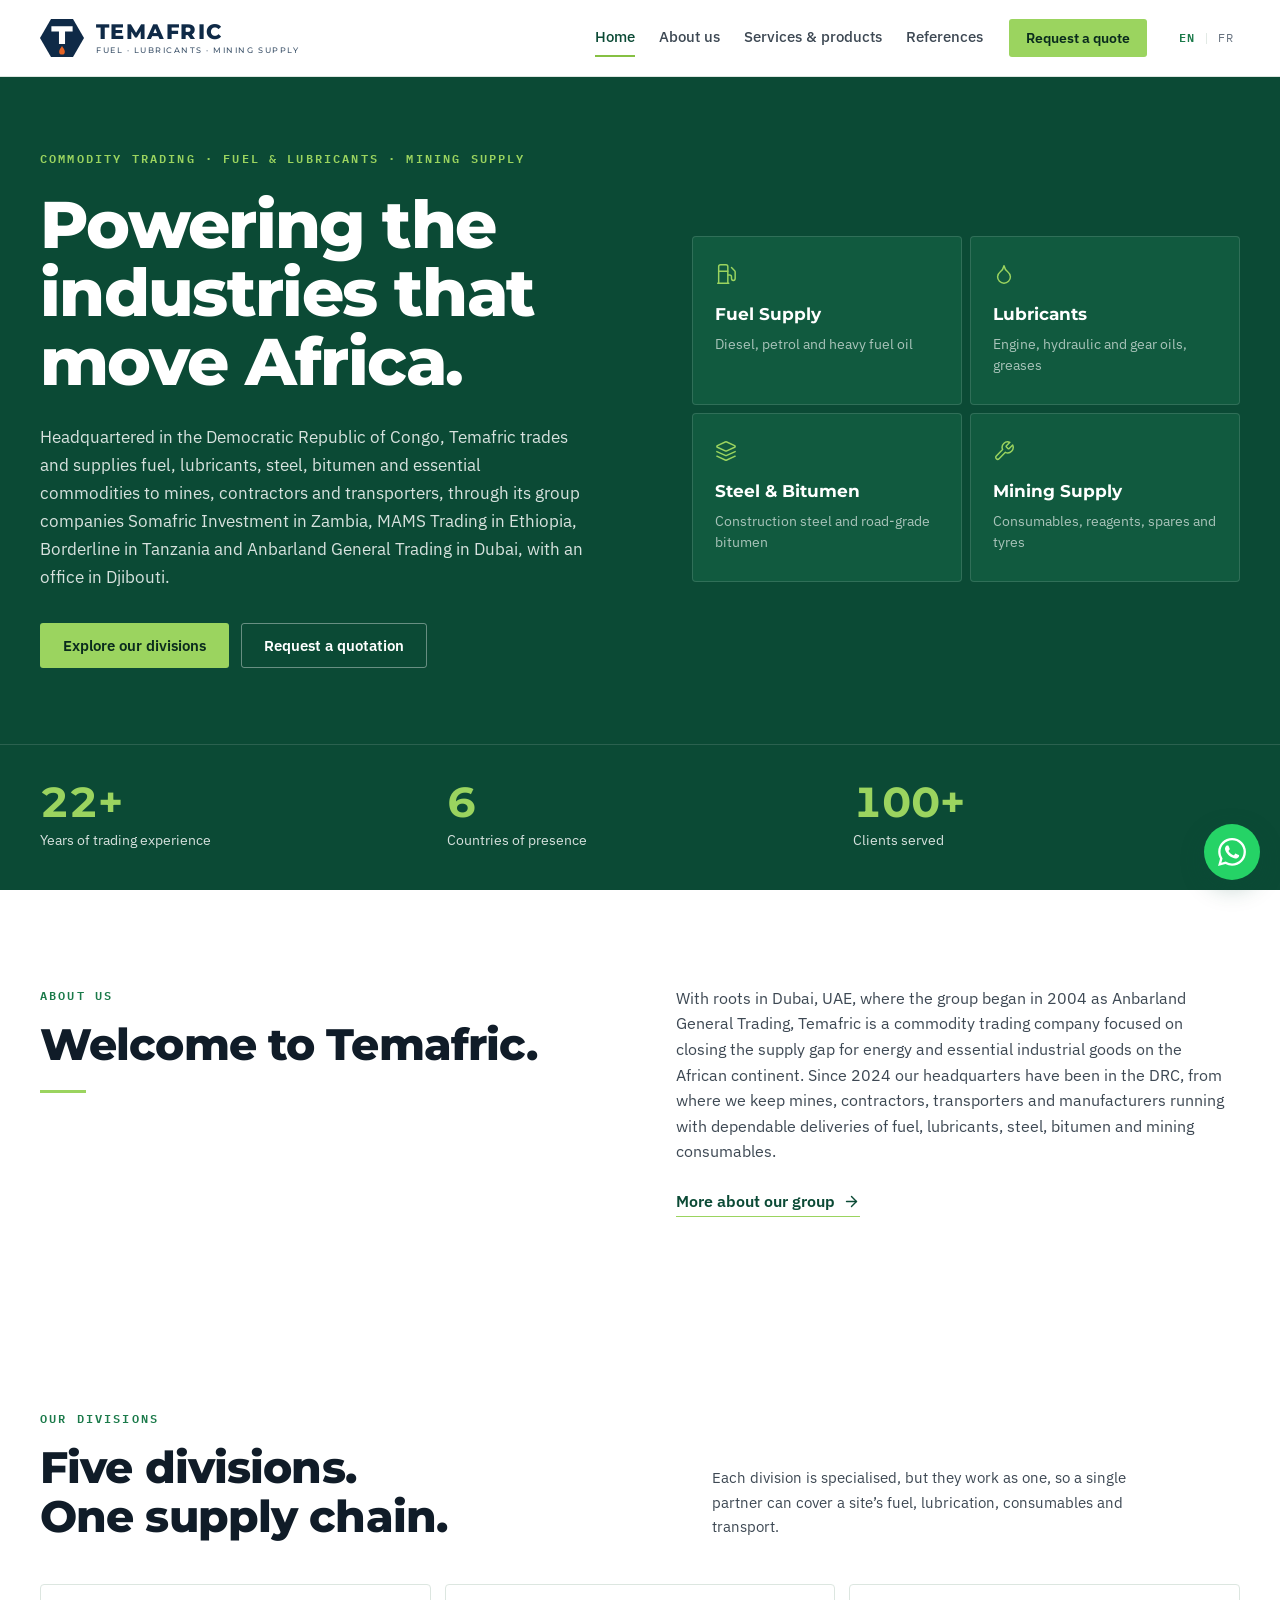
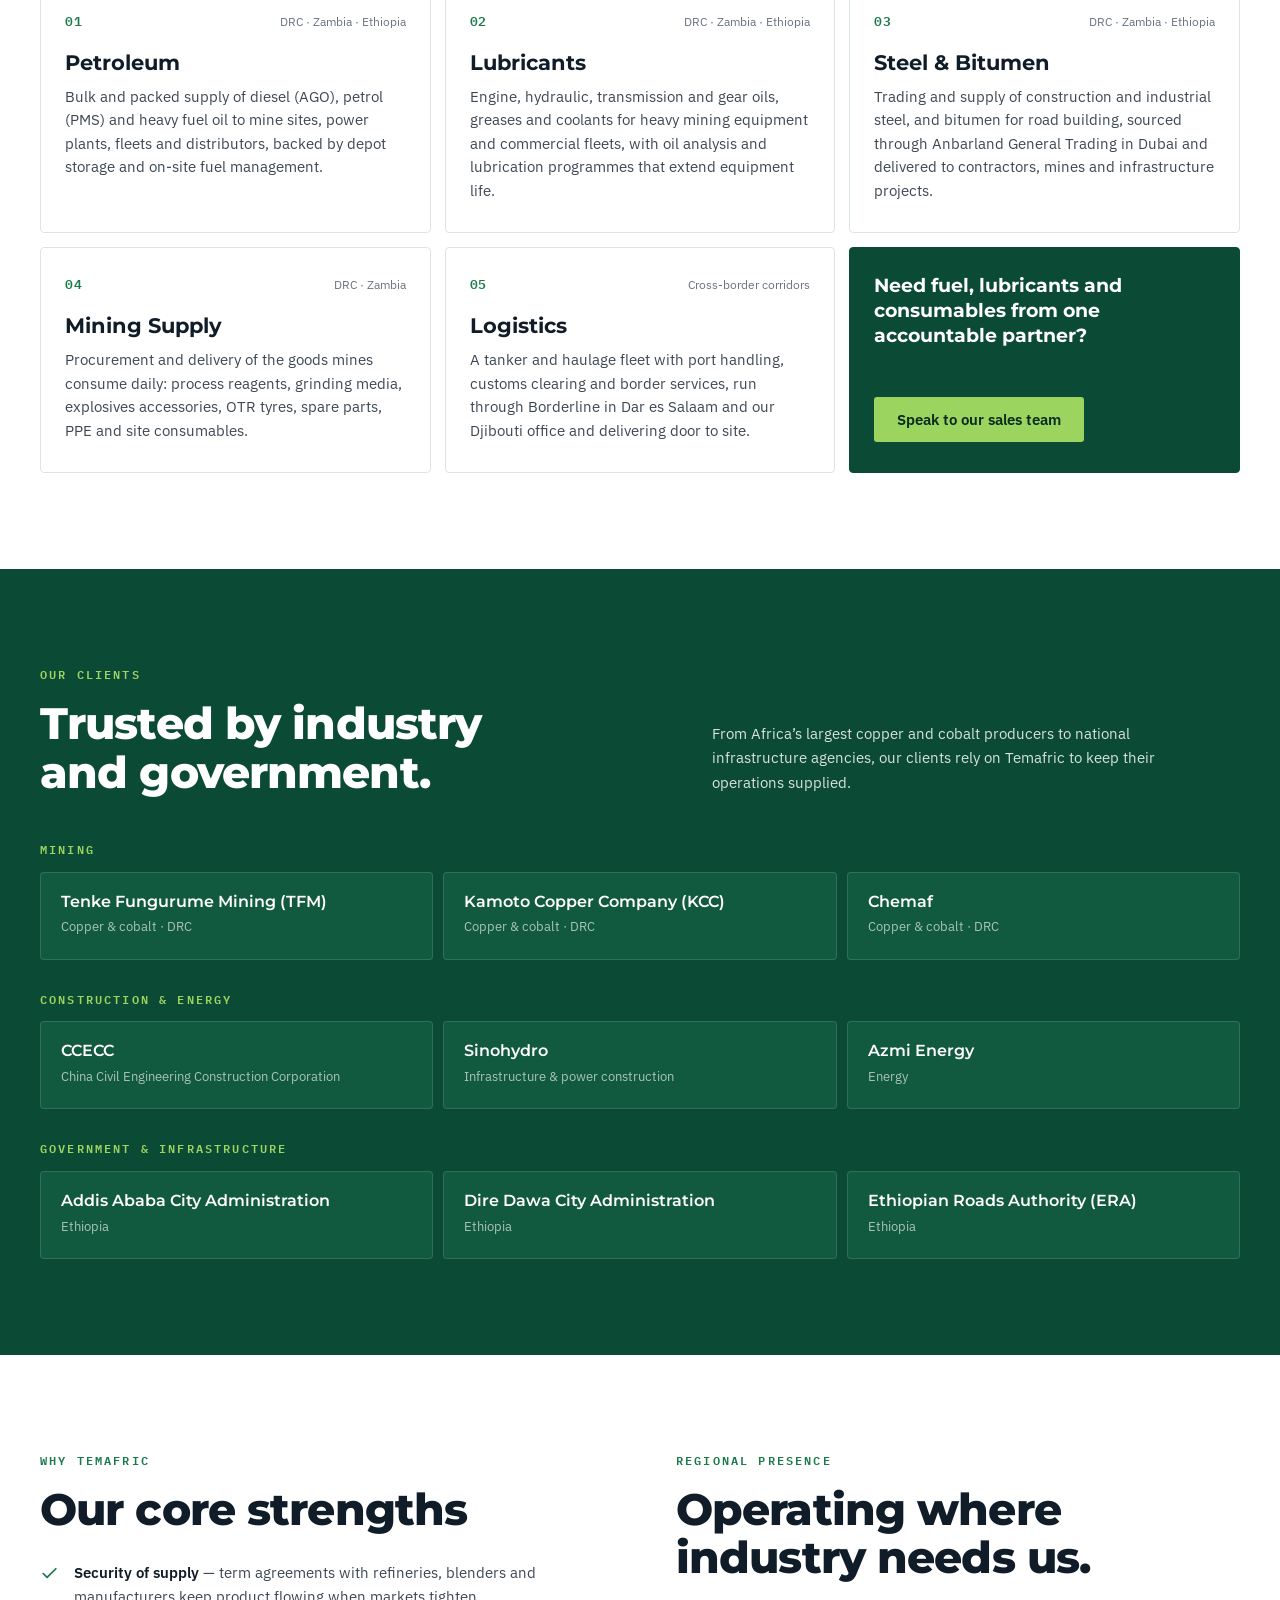
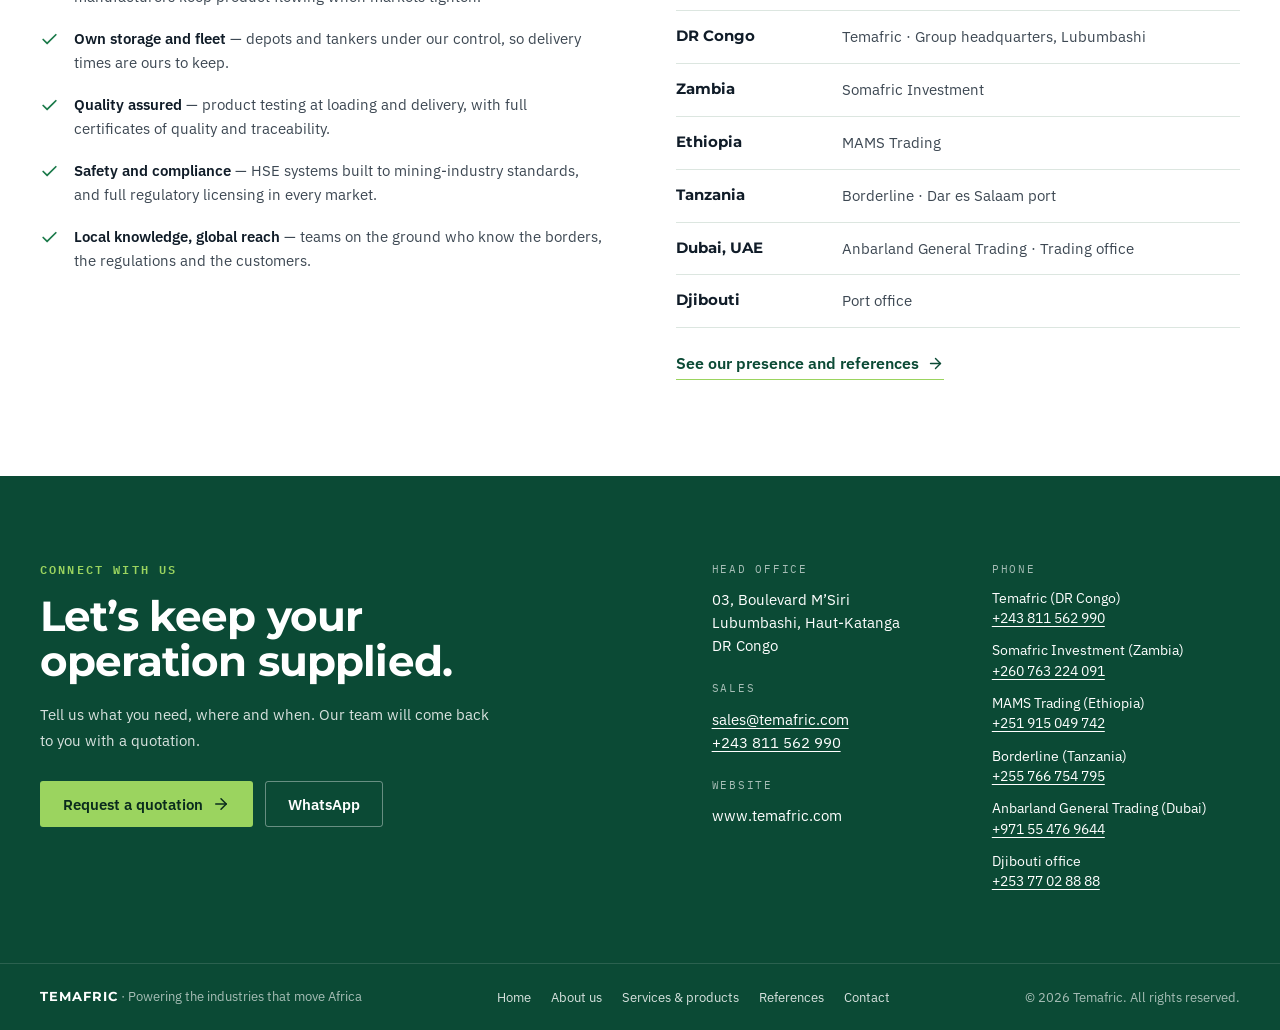
==== commit a9f72608: "SEO: separate English and French pages, hreflang, sitemap, business schema, share image Co-Authored-" ====
--- a/index.html
+++ b/index.html
@@ -1,34 +1,52 @@
 <!doctype html>
-<html lang="en">
+<html lang="en" data-lang="en" data-href-en="/" data-href-fr="/fr/">
 <head>
-<title>Temafric · Fuel, Lubricants & Mining Supply</title>
 <meta charset="utf-8">
 <meta name="viewport" content="width=device-width, initial-scale=1, viewport-fit=cover">
-<meta name="description" content="Temafric supplies fuel, lubricants, steel, bitumen and mining consumables to mines, contractors and transporters across the DRC, Zambia, Tanzania and Ethiopia.">
+<title>Temafric · Fuel, Lubricants &amp; Mining Supply in Lubumbashi, DRC</title>
+<meta name="description" content="Temafric supplies diesel, petrol, lubricants, steel, bitumen and mining consumables to mines, contractors and transporters in Lubumbashi, Kolwezi and across the DRC, Zambia, Tanzania and Ethiopia.">
 <link rel="canonical" href="https://www.temafric.com/">
+<link rel="alternate" hreflang="en" href="https://www.temafric.com/">
+<link rel="alternate" hreflang="fr" href="https://www.temafric.com/fr/">
+<link rel="alternate" hreflang="x-default" href="https://www.temafric.com/">
 <meta property="og:type" content="website">
 <meta property="og:site_name" content="Temafric">
-<meta property="og:title" content="Temafric · Fuel, Lubricants &amp; Mining Supply">
-<meta property="og:description" content="Temafric supplies fuel, lubricants, steel, bitumen and mining consumables to mines, contractors and transporters across the DRC, Zambia, Tanzania and Ethiopia.">
+<meta property="og:locale" content="en_US">
+<meta property="og:title" content="Temafric · Fuel, Lubricants &amp; Mining Supply in Lubumbashi, DRC">
+<meta property="og:description" content="Temafric supplies diesel, petrol, lubricants, steel, bitumen and mining consumables to mines, contractors and transporters in Lubumbashi, Kolwezi and across the DRC, Zambia, Tanzania and Ethiopia.">
 <meta property="og:url" content="https://www.temafric.com/">
+<meta property="og:image" content="https://www.temafric.com/assets/og-image.png">
+<meta property="og:image:width" content="1200">
+<meta property="og:image:height" content="630">
+<meta name="twitter:card" content="summary_large_image">
 <meta name="theme-color" content="#0b4a35">
 <link rel="icon" href="assets/favicon.svg" type="image/svg+xml">
+<link rel="icon" href="assets/favicon-48.png" sizes="48x48" type="image/png">
+<link rel="apple-touch-icon" href="assets/apple-touch-icon.png">
 <link rel="preconnect" href="https://fonts.googleapis.com">
 <link rel="preconnect" href="https://fonts.gstatic.com" crossorigin>
 <link rel="stylesheet" href="https://fonts.googleapis.com/css2?family=IBM+Plex+Mono:wght@500;600&family=IBM+Plex+Sans:wght@400;500;600&family=Montserrat:wght@500;600;700;800&display=swap">
 <link rel="stylesheet" href="assets/style.css">
-<script>(function(){var l;try{l=localStorage.getItem('temafric-lang')}catch(e){}if(l!=='en'&&l!=='fr'){l=((navigator.language||'en').toLowerCase().indexOf('fr')===0)?'fr':'en'}var d=document.documentElement;d.setAttribute('data-lang',l);d.setAttribute('lang',l);d.setAttribute('data-title-en','Temafric · Fuel, Lubricants & Mining Supply');d.setAttribute('data-title-fr','Temafric · Carburants, lubrifiants & fournitures minières');if(l==='fr')document.title='Temafric · Carburants, lubrifiants & fournitures minières';})();</script>
-<script type="application/ld+json">{"@context":"https://schema.org","@type":"Organization","name":"Temafric","url":"https://www.temafric.com","logo":"https://www.temafric.com/assets/logo.svg","email":"sales@temafric.com","telephone":"+243811562990","address":{"@type":"PostalAddress","streetAddress":"03, Boulevard M'Siri","addressLocality":"Lubumbashi","addressRegion":"Haut-Katanga","addressCountry":"CD"},"description":"Commodity trading: fuel, lubricants, steel, bitumen and mining supply in the DRC and East Africa."}</script>
+<script>(function(){var l;try{l=localStorage.getItem('temafric-lang')}catch(e){}if(l==='fr'||(!l&&(navigator.language||'').toLowerCase().indexOf('fr')===0&&!/bot|crawl|spider|slurp|preview/i.test(navigator.userAgent))){location.replace('/fr/')}})();</script>
+<script type="application/ld+json">{"@context":"https://schema.org","@graph":[
+{"@type":"Organization","@id":"https://www.temafric.com/#org","name":"Temafric","url":"https://www.temafric.com/","logo":"https://www.temafric.com/assets/logo-512.png","image":"https://www.temafric.com/assets/og-image.png","email":"sales@temafric.com","telephone":"+243811562990",
+"description":"Commodity trading group supplying fuel, lubricants, steel, bitumen and mining consumables in the DRC, Zambia, Tanzania and Ethiopia.",
+"foundingDate":"2004","address":{"@type":"PostalAddress","streetAddress":"03, Boulevard M'Siri","addressLocality":"Lubumbashi","addressRegion":"Haut-Katanga","addressCountry":"CD"},
+"areaServed":["Democratic Republic of the Congo","Zambia","Tanzania","Ethiopia","United Arab Emirates","Djibouti"],
+"knowsAbout":["Diesel supply","Petrol supply","Lubricants","Steel","Bitumen","Mining supply","Fuel logistics"],
+"contactPoint":{"@type":"ContactPoint","contactType":"sales","telephone":"+243811562990","email":"sales@temafric.com","availableLanguage":["English","French"]}},
+{"@type":"WebSite","@id":"https://www.temafric.com/#website","name":"Temafric","alternateName":"Temafric DRC","url":"https://www.temafric.com/","inLanguage":["en","fr"],"publisher":{"@id":"https://www.temafric.com/#org"}}
+]}</script>
 </head>
 <body>
-<a class="skip" href="#main"><span data-l="en">Skip to content</span><span data-l="fr">Aller au contenu</span></a>
+<a class="skip" href="#main">Skip to content</a>
 <header class="site-header">
   <div class="wrap header-in">
     <a class="brand" href="./" aria-label="Temafric"><svg viewBox="0 0 116 100" aria-hidden="true"><path class="hx" d="M29 0h58l29 50-29 50H29L0 50z"/><path class="tt" d="M30 19h56v14H66v33H50V33H30z"/><path class="dp" d="M58 71c3 5.5 7.5 9.5 7.5 15a7.5 7.5 0 0 1-15 0c0-5.5 4.5-9.5 7.5-15z"/></svg><span class="brand-word"><b>TEMAFRIC</b><small>Fuel · Lubricants · Mining Supply</small></span></a>
     <button class="menu-btn" type="button" aria-expanded="false" aria-controls="site-nav" aria-label="Menu"><svg class="icon i-open" viewBox="0 0 24 24" aria-hidden="true"><line x1="4" x2="20" y1="7" y2="7"/><line x1="4" x2="20" y1="12" y2="12"/><line x1="4" x2="20" y1="17" y2="17"/></svg><svg class="icon i-close" viewBox="0 0 24 24" aria-hidden="true"><path d="M18 6 6 18"/><path d="m6 6 12 12"/></svg></button>
     <nav class="nav" id="site-nav" aria-label="Main">
-      <div class="nav-links"><a href="./" aria-current="page"><span data-l="en">Home</span><span data-l="fr">Accueil</span></a><a href="about.html"><span data-l="en">About us</span><span data-l="fr">À propos</span></a><a href="services.html"><span data-l="en">Services &amp; products</span><span data-l="fr">Services &amp; produits</span></a><a href="references.html"><span data-l="en">References</span><span data-l="fr">Références</span></a></div>
-      <a class="btn btn-accent" href="contact.html"><span data-l="en">Request a quote</span><span data-l="fr">Demander un devis</span></a>
+      <div class="nav-links"><a href="./" aria-current="page">Home</a><a href="about.html">About us</a><a href="services.html">Services &amp; products</a><a href="references.html">References</a></div>
+      <a class="btn btn-accent" href="contact.html">Request a quote</a>
       <div class="lang" role="group" aria-label="Language / Langue">
         <button type="button" data-set-lang="en" aria-pressed="true">EN</button><span>|</span><button type="button" data-set-lang="fr" aria-pressed="false">FR</button>
       </div>
@@ -39,64 +57,64 @@
 <section class="hero">
   <div class="wrap hero-grid">
     <div>
-      <p class="eyebrow"><span data-l="en">Commodity trading · Fuel &amp; lubricants · Mining supply</span><span data-l="fr">Négoce de matières premières · Carburants &amp; lubrifiants · Fournitures minières</span></p>
-      <h1><span data-l="en">Powering the industries that move Africa.</span><span data-l="fr">Alimenter les industries qui font avancer l’Afrique.</span></h1>
-      <p class="lead"><span data-l="en">Headquartered in the Democratic Republic of Congo, Temafric trades and supplies fuel, lubricants, steel, bitumen and essential commodities to mines, contractors and transporters, through its group companies Somafric Investment in Zambia, MAMS Trading in Ethiopia, Borderline in Tanzania and Anbarland General Trading in Dubai, with an office in Djibouti.</span><span data-l="fr">Basée en République Démocratique du Congo, Temafric commercialise et fournit carburants, lubrifiants, acier, bitume et produits de base essentiels aux mines, entrepreneurs et transporteurs, à travers les sociétés du groupe Somafric Investment en Zambie, MAMS Trading en Éthiopie, Borderline en Tanzanie et Anbarland General Trading à Dubaï, ainsi qu’un bureau à Djibouti.</span></p>
+      <p class="eyebrow">Commodity trading · Fuel &amp; lubricants · Mining supply</p>
+      <h1>Powering the industries that move Africa.</h1>
+      <p class="lead">Headquartered in the Democratic Republic of Congo, Temafric trades and supplies fuel, lubricants, steel, bitumen and essential commodities to mines, contractors and transporters, through its group companies Somafric Investment in Zambia, MAMS Trading in Ethiopia, Borderline in Tanzania and Anbarland General Trading in Dubai, with an office in Djibouti.</p>
       <div class="btn-row">
-        <a class="btn btn-accent" href="services.html"><span data-l="en">Explore our divisions</span><span data-l="fr">Découvrir nos divisions</span></a>
-        <a class="btn btn-ghost" href="contact.html"><span data-l="en">Request a quotation</span><span data-l="fr">Demander un devis</span></a>
+        <a class="btn btn-accent" href="services.html">Explore our divisions</a>
+        <a class="btn btn-ghost" href="contact.html">Request a quotation</a>
       </div>
     </div>
-    <div class="tiles"><a class="tile" href="services.html"><svg class="icon" viewBox="0 0 24 24" aria-hidden="true"><line x1="3" x2="15" y1="22" y2="22"/><line x1="4" x2="14" y1="9" y2="9"/><path d="M14 22V4a2 2 0 0 0-2-2H6a2 2 0 0 0-2 2v18"/><path d="M14 13h2a2 2 0 0 1 2 2v2a2 2 0 0 0 2 2 2 2 0 0 0 2-2V9.83a2 2 0 0 0-.59-1.42L18 5"/></svg><h3><span data-l="en">Fuel Supply</span><span data-l="fr">Approvisionnement en carburant</span></h3><p><span data-l="en">Diesel, petrol and heavy fuel oil</span><span data-l="fr">Gasoil, essence et fioul lourd</span></p></a><a class="tile" href="services.html"><svg class="icon" viewBox="0 0 24 24" aria-hidden="true"><path d="M12 22a7 7 0 0 0 7-7c0-2-1-3.9-3-5.5s-3.5-4-4-6.5c-.5 2.5-2 4.9-4 6.5C6 11.1 5 13 5 15a7 7 0 0 0 7 7z"/></svg><h3><span data-l="en">Lubricants</span><span data-l="fr">Lubrifiants</span></h3><p><span data-l="en">Engine, hydraulic and gear oils, greases</span><span data-l="fr">Huiles moteur, hydrauliques et de transmission, graisses</span></p></a><a class="tile" href="services.html"><svg class="icon" viewBox="0 0 24 24" aria-hidden="true"><path d="M12.83 2.18a2 2 0 0 0-1.66 0L2.6 6.08a1 1 0 0 0 0 1.83l8.58 3.91a2 2 0 0 0 1.66 0l8.58-3.9a1 1 0 0 0 0-1.83Z"/><path d="m22 17.65-9.17 4.16a2 2 0 0 1-1.66 0L2 17.65"/><path d="m22 12.65-9.17 4.16a2 2 0 0 1-1.66 0L2 12.65"/></svg><h3><span data-l="en">Steel &amp; Bitumen</span><span data-l="fr">Acier &amp; bitume</span></h3><p><span data-l="en">Construction steel and road-grade bitumen</span><span data-l="fr">Acier de construction et bitume routier</span></p></a><a class="tile" href="services.html"><svg class="icon" viewBox="0 0 24 24" aria-hidden="true"><path d="M14.7 6.3a1 1 0 0 0 0 1.4l1.6 1.6a1 1 0 0 0 1.4 0l3.77-3.77a6 6 0 0 1-7.94 7.94l-6.91 6.91a2.12 2.12 0 0 1-3-3l6.91-6.91a6 6 0 0 1 7.94-7.94l-3.76 3.76z"/></svg><h3><span data-l="en">Mining Supply</span><span data-l="fr">Fournitures minières</span></h3><p><span data-l="en">Consumables, reagents, spares and tyres</span><span data-l="fr">Consommables, réactifs, pièces de rechange et pneus</span></p></a></div>
+    <div class="tiles"><a class="tile" href="services.html"><svg class="icon" viewBox="0 0 24 24" aria-hidden="true"><line x1="3" x2="15" y1="22" y2="22"/><line x1="4" x2="14" y1="9" y2="9"/><path d="M14 22V4a2 2 0 0 0-2-2H6a2 2 0 0 0-2 2v18"/><path d="M14 13h2a2 2 0 0 1 2 2v2a2 2 0 0 0 2 2 2 2 0 0 0 2-2V9.83a2 2 0 0 0-.59-1.42L18 5"/></svg><h3>Fuel Supply</h3><p>Diesel, petrol and heavy fuel oil</p></a><a class="tile" href="services.html"><svg class="icon" viewBox="0 0 24 24" aria-hidden="true"><path d="M12 22a7 7 0 0 0 7-7c0-2-1-3.9-3-5.5s-3.5-4-4-6.5c-.5 2.5-2 4.9-4 6.5C6 11.1 5 13 5 15a7 7 0 0 0 7 7z"/></svg><h3>Lubricants</h3><p>Engine, hydraulic and gear oils, greases</p></a><a class="tile" href="services.html"><svg class="icon" viewBox="0 0 24 24" aria-hidden="true"><path d="M12.83 2.18a2 2 0 0 0-1.66 0L2.6 6.08a1 1 0 0 0 0 1.83l8.58 3.91a2 2 0 0 0 1.66 0l8.58-3.9a1 1 0 0 0 0-1.83Z"/><path d="m22 17.65-9.17 4.16a2 2 0 0 1-1.66 0L2 17.65"/><path d="m22 12.65-9.17 4.16a2 2 0 0 1-1.66 0L2 12.65"/></svg><h3>Steel &amp; Bitumen</h3><p>Construction steel and road-grade bitumen</p></a><a class="tile" href="services.html"><svg class="icon" viewBox="0 0 24 24" aria-hidden="true"><path d="M14.7 6.3a1 1 0 0 0 0 1.4l1.6 1.6a1 1 0 0 0 1.4 0l3.77-3.77a6 6 0 0 1-7.94 7.94l-6.91 6.91a2.12 2.12 0 0 1-3-3l6.91-6.91a6 6 0 0 1 7.94-7.94l-3.76 3.76z"/></svg><h3>Mining Supply</h3><p>Consumables, reagents, spares and tyres</p></a></div>
   </div>
 </section>
 <section class="stats" aria-label="Key figures">
   <div class="wrap stats-grid">
-    <div class="stat"><b>22+</b><span><span data-l="en">Years of trading experience</span><span data-l="fr">Années d’expérience dans le négoce</span></span></div>
-    <div class="stat"><b>6</b><span><span data-l="en">Countries of presence</span><span data-l="fr">Pays de présence</span></span></div>
-    <div class="stat"><b>100+</b><span><span data-l="en">Clients served</span><span data-l="fr">Clients servis</span></span></div>
+    <div class="stat"><b>22+</b><span>Years of trading experience</span></div>
+    <div class="stat"><b>6</b><span>Countries of presence</span></div>
+    <div class="stat"><b>100+</b><span>Clients served</span></div>
   </div>
 </section>
 <section class="band">
   <div class="wrap split">
-    <div><p class="eyebrow"><span data-l="en">About us</span><span data-l="fr">À propos</span></p>
-      <h2 class="h2"><span data-l="en">Welcome to Temafric.</span><span data-l="fr">Bienvenue chez Temafric.</span></h2><hr class="rule"></div>
-    <div class="prose"><p><span data-l="en">With roots in Dubai, UAE, where the group began in 2004 as Anbarland General Trading, Temafric is a commodity trading company focused on closing the supply gap for energy and essential industrial goods on the African continent. Since 2024 our headquarters have been in the DRC, from where we keep mines, contractors, transporters and manufacturers running with dependable deliveries of fuel, lubricants, steel, bitumen and mining consumables.</span><span data-l="fr">Née à Dubaï, aux Émirats arabes unis, où le groupe a débuté en 2004 sous le nom d’Anbarland General Trading, Temafric est une société de négoce de matières premières qui s’attache à combler le déficit d’approvisionnement en énergie et en biens industriels essentiels sur le continent africain. Depuis 2024, notre siège est en RDC, d’où nous permettons aux mines, entrepreneurs, transporteurs et industriels de fonctionner sans interruption grâce à des livraisons fiables de carburants, lubrifiants, acier, bitume et consommables miniers.</span></p>
-      <a class="link-arrow" href="about.html"><span data-l="en">More about our group</span><span data-l="fr">En savoir plus sur notre groupe</span> <svg class="icon" viewBox="0 0 24 24" aria-hidden="true"><path d="M5 12h14"/><path d="m12 5 7 7-7 7"/></svg></a></div>
+    <div><p class="eyebrow">About us</p>
+      <h2 class="h2">Welcome to Temafric.</h2><hr class="rule"></div>
+    <div class="prose"><p>With roots in Dubai, UAE, where the group began in 2004 as Anbarland General Trading, Temafric is a commodity trading company focused on closing the supply gap for energy and essential industrial goods on the African continent. Since 2024 our headquarters have been in the DRC, from where we keep mines, contractors, transporters and manufacturers running with dependable deliveries of fuel, lubricants, steel, bitumen and mining consumables.</p>
+      <a class="link-arrow" href="about.html">More about our group <svg class="icon" viewBox="0 0 24 24" aria-hidden="true"><path d="M5 12h14"/><path d="m12 5 7 7-7 7"/></svg></a></div>
   </div>
 </section>
 <section class="band" id="divisions">
   <div class="wrap">
     <div class="section-head">
-      <div><p class="eyebrow"><span data-l="en">Our divisions</span><span data-l="fr">Nos divisions</span></p>
-        <h2 class="h2"><span data-l="en">Five divisions. One supply chain.</span><span data-l="fr">Cinq divisions. Une seule chaîne d’approvisionnement.</span></h2></div>
-      <p><span data-l="en">Each division is specialised, but they work as one, so a single partner can cover a site’s fuel, lubrication, consumables and transport.</span><span data-l="fr">Chaque division est spécialisée, mais toutes travaillent ensemble : un seul partenaire peut ainsi couvrir le carburant, la lubrification, les consommables et le transport d’un site.</span></p>
+      <div><p class="eyebrow">Our divisions</p>
+        <h2 class="h2">Five divisions. One supply chain.</h2></div>
+      <p>Each division is specialised, but they work as one, so a single partner can cover a site’s fuel, lubrication, consumables and transport.</p>
     </div>
     <div class="cards">
       <article class="card">
-        <div class="card-top"><span class="num">01</span><span class="where"><span data-l="en">DRC · Zambia · Ethiopia</span><span data-l="fr">RDC · Zambie · Éthiopie</span></span></div>
-        <h3><span data-l="en">Petroleum</span><span data-l="fr">Produits pétroliers</span></h3>
-        <p><span data-l="en">Bulk and packed supply of diesel (AGO), petrol (PMS) and heavy fuel oil to mine sites, power plants, fleets and distributors, backed by depot storage and on-site fuel management.</span><span data-l="fr">Fourniture en vrac et conditionnée de gasoil (AGO), d’essence (PMS) et de fioul lourd aux sites miniers, centrales électriques, flottes et distributeurs, appuyée par un stockage en dépôt et une gestion du carburant sur site.</span></p>
+        <div class="card-top"><span class="num">01</span><span class="where">DRC · Zambia · Ethiopia</span></div>
+        <h3>Petroleum</h3>
+        <p>Bulk and packed supply of diesel (AGO), petrol (PMS) and heavy fuel oil to mine sites, power plants, fleets and distributors, backed by depot storage and on-site fuel management.</p>
       </article><article class="card">
-        <div class="card-top"><span class="num">02</span><span class="where"><span data-l="en">DRC · Zambia · Ethiopia</span><span data-l="fr">RDC · Zambie · Éthiopie</span></span></div>
-        <h3><span data-l="en">Lubricants</span><span data-l="fr">Lubrifiants</span></h3>
-        <p><span data-l="en">Engine, hydraulic, transmission and gear oils, greases and coolants for heavy mining equipment and commercial fleets, with oil analysis and lubrication programmes that extend equipment life.</span><span data-l="fr">Huiles moteur, hydrauliques, de transmission et d’engrenages, graisses et liquides de refroidissement pour les engins miniers lourds et les flottes commerciales, avec analyse d’huile et programmes de lubrification qui prolongent la durée de vie des équipements.</span></p>
+        <div class="card-top"><span class="num">02</span><span class="where">DRC · Zambia · Ethiopia</span></div>
+        <h3>Lubricants</h3>
+        <p>Engine, hydraulic, transmission and gear oils, greases and coolants for heavy mining equipment and commercial fleets, with oil analysis and lubrication programmes that extend equipment life.</p>
       </article><article class="card">
-        <div class="card-top"><span class="num">03</span><span class="where"><span data-l="en">DRC · Zambia · Ethiopia</span><span data-l="fr">RDC · Zambie · Éthiopie</span></span></div>
-        <h3><span data-l="en">Steel &amp; Bitumen</span><span data-l="fr">Acier &amp; bitume</span></h3>
-        <p><span data-l="en">Trading and supply of construction and industrial steel, and bitumen for road building, sourced through Anbarland General Trading in Dubai and delivered to contractors, mines and infrastructure projects.</span><span data-l="fr">Négoce et fourniture d’acier de construction et industriel, et de bitume pour la construction routière, approvisionnés via Anbarland General Trading à Dubaï et livrés aux entrepreneurs, aux mines et aux projets d’infrastructure.</span></p>
+        <div class="card-top"><span class="num">03</span><span class="where">DRC · Zambia · Ethiopia</span></div>
+        <h3>Steel &amp; Bitumen</h3>
+        <p>Trading and supply of construction and industrial steel, and bitumen for road building, sourced through Anbarland General Trading in Dubai and delivered to contractors, mines and infrastructure projects.</p>
       </article><article class="card">
-        <div class="card-top"><span class="num">04</span><span class="where"><span data-l="en">DRC · Zambia</span><span data-l="fr">RDC · Zambie</span></span></div>
-        <h3><span data-l="en">Mining Supply</span><span data-l="fr">Fournitures minières</span></h3>
-        <p><span data-l="en">Procurement and delivery of the goods mines consume daily: process reagents, grinding media, explosives accessories, OTR tyres, spare parts, PPE and site consumables.</span><span data-l="fr">Achat et livraison des produits que les mines consomment chaque jour : réactifs de traitement, corps broyants, accessoires d’explosifs, pneus OTR, pièces de rechange, EPI et consommables de site.</span></p>
+        <div class="card-top"><span class="num">04</span><span class="where">DRC · Zambia</span></div>
+        <h3>Mining Supply</h3>
+        <p>Procurement and delivery of the goods mines consume daily: process reagents, grinding media, explosives accessories, OTR tyres, spare parts, PPE and site consumables.</p>
       </article><article class="card">
-        <div class="card-top"><span class="num">05</span><span class="where"><span data-l="en">Cross-border corridors</span><span data-l="fr">Corridors transfrontaliers</span></span></div>
-        <h3><span data-l="en">Logistics</span><span data-l="fr">Logistique</span></h3>
-        <p><span data-l="en">A tanker and haulage fleet with port handling, customs clearing and border services, run through Borderline in Dar es Salaam and our Djibouti office and delivering door to site.</span><span data-l="fr">Une flotte de citernes et de camions avec manutention portuaire, dédouanement et services frontaliers, opérée via Borderline à Dar es Salaam et notre bureau de Djibouti, avec livraison jusqu’au site.</span></p>
+        <div class="card-top"><span class="num">05</span><span class="where">Cross-border corridors</span></div>
+        <h3>Logistics</h3>
+        <p>A tanker and haulage fleet with port handling, customs clearing and border services, run through Borderline in Dar es Salaam and our Djibouti office and delivering door to site.</p>
       </article>
       <article class="card cta">
-        <h3><span data-l="en">Need fuel, lubricants and consumables from one accountable partner?</span><span data-l="fr">Besoin de carburant, de lubrifiants et de consommables auprès d’un seul partenaire responsable ?</span></h3>
-        <a class="btn btn-accent" href="contact.html"><span data-l="en">Speak to our sales team</span><span data-l="fr">Parlez à notre équipe commerciale</span></a>
+        <h3>Need fuel, lubricants and consumables from one accountable partner?</h3>
+        <a class="btn btn-accent" href="contact.html">Speak to our sales team</a>
       </article>
     </div>
   </div>
@@ -104,54 +122,54 @@
 <section class="band dark" id="clients">
   <div class="wrap">
     <div class="section-head">
-      <div><p class="eyebrow"><span data-l="en">Our clients</span><span data-l="fr">Nos clients</span></p>
-        <h2 class="h2"><span data-l="en">Trusted by industry and government.</span><span data-l="fr">La confiance de l’industrie et des pouvoirs publics.</span></h2></div>
-      <p><span data-l="en">From Africa’s largest copper and cobalt producers to national infrastructure agencies, our clients rely on Temafric to keep their operations supplied.</span><span data-l="fr">Des plus grands producteurs africains de cuivre et de cobalt aux agences nationales d’infrastructure, nos clients comptent sur Temafric pour approvisionner leurs opérations.</span></p>
+      <div><p class="eyebrow">Our clients</p>
+        <h2 class="h2">Trusted by industry and government.</h2></div>
+      <p>From Africa’s largest copper and cobalt producers to national infrastructure agencies, our clients rely on Temafric to keep their operations supplied.</p>
     </div>
-    <div class="client-group"><span class="eyebrow"><span data-l="en">Mining</span><span data-l="fr">Mines</span></span><div class="client-grid"><div class="client"><b><span data-l="en">Tenke Fungurume Mining (TFM)</span><span data-l="fr">Tenke Fungurume Mining (TFM)</span></b><span><span data-l="en">Copper &amp; cobalt · DRC</span><span data-l="fr">Cuivre &amp; cobalt · RDC</span></span></div><div class="client"><b><span data-l="en">Kamoto Copper Company (KCC)</span><span data-l="fr">Kamoto Copper Company (KCC)</span></b><span><span data-l="en">Copper &amp; cobalt · DRC</span><span data-l="fr">Cuivre &amp; cobalt · RDC</span></span></div><div class="client"><b><span data-l="en">Chemaf</span><span data-l="fr">Chemaf</span></b><span><span data-l="en">Copper &amp; cobalt · DRC</span><span data-l="fr">Cuivre &amp; cobalt · RDC</span></span></div></div></div><div class="client-group"><span class="eyebrow"><span data-l="en">Construction &amp; energy</span><span data-l="fr">Construction &amp; énergie</span></span><div class="client-grid"><div class="client"><b><span data-l="en">CCECC</span><span data-l="fr">CCECC</span></b><span><span data-l="en">China Civil Engineering Construction Corporation</span><span data-l="fr">China Civil Engineering Construction Corporation</span></span></div><div class="client"><b><span data-l="en">Sinohydro</span><span data-l="fr">Sinohydro</span></b><span><span data-l="en">Infrastructure &amp; power construction</span><span data-l="fr">Infrastructures &amp; construction énergétique</span></span></div><div class="client"><b><span data-l="en">Azmi Energy</span><span data-l="fr">Azmi Energy</span></b><span><span data-l="en">Energy</span><span data-l="fr">Énergie</span></span></div></div></div><div class="client-group"><span class="eyebrow"><span data-l="en">Government &amp; infrastructure</span><span data-l="fr">Gouvernement &amp; infrastructures</span></span><div class="client-grid"><div class="client"><b><span data-l="en">Addis Ababa City Administration</span><span data-l="fr">Administration de la ville d’Addis-Abeba</span></b><span><span data-l="en">Ethiopia</span><span data-l="fr">Éthiopie</span></span></div><div class="client"><b><span data-l="en">Dire Dawa City Administration</span><span data-l="fr">Administration de la ville de Dire Dawa</span></b><span><span data-l="en">Ethiopia</span><span data-l="fr">Éthiopie</span></span></div><div class="client"><b><span data-l="en">Ethiopian Roads Authority (ERA)</span><span data-l="fr">Autorité éthiopienne des routes (ERA)</span></b><span><span data-l="en">Ethiopia</span><span data-l="fr">Éthiopie</span></span></div></div></div>
+    <div class="client-group"><span class="eyebrow">Mining</span><div class="client-grid"><div class="client"><b>Tenke Fungurume Mining (TFM)</b><span>Copper &amp; cobalt · DRC</span></div><div class="client"><b>Kamoto Copper Company (KCC)</b><span>Copper &amp; cobalt · DRC</span></div><div class="client"><b>Chemaf</b><span>Copper &amp; cobalt · DRC</span></div></div></div><div class="client-group"><span class="eyebrow">Construction &amp; energy</span><div class="client-grid"><div class="client"><b>CCECC</b><span>China Civil Engineering Construction Corporation</span></div><div class="client"><b>Sinohydro</b><span>Infrastructure &amp; power construction</span></div><div class="client"><b>Azmi Energy</b><span>Energy</span></div></div></div><div class="client-group"><span class="eyebrow">Government &amp; infrastructure</span><div class="client-grid"><div class="client"><b>Addis Ababa City Administration</b><span>Ethiopia</span></div><div class="client"><b>Dire Dawa City Administration</b><span>Ethiopia</span></div><div class="client"><b>Ethiopian Roads Authority (ERA)</b><span>Ethiopia</span></div></div></div>
   </div>
 </section>
 <section class="band">
   <div class="wrap split">
-    <div><p class="eyebrow"><span data-l="en">Why Temafric</span><span data-l="fr">Pourquoi Temafric</span></p>
-      <h2 class="h2"><span data-l="en">Our core strengths</span><span data-l="fr">Nos atouts</span></h2>
-      <ul class="checks"><li><svg class="icon" viewBox="0 0 24 24" aria-hidden="true"><polyline points="20 6 9 17 4 12"/></svg><span><b><span data-l="en">Security of supply</span><span data-l="fr">Sécurité d’approvisionnement</span></b> <span data-l="en">— term agreements with refineries, blenders and manufacturers keep product flowing when markets tighten.</span><span data-l="fr">— des contrats à terme avec raffineries, mélangeurs et fabricants maintiennent le flux de produits quand les marchés se tendent.</span></span></li><li><svg class="icon" viewBox="0 0 24 24" aria-hidden="true"><polyline points="20 6 9 17 4 12"/></svg><span><b><span data-l="en">Own storage and fleet</span><span data-l="fr">Stockage et flotte en propre</span></b> <span data-l="en">— depots and tankers under our control, so delivery times are ours to keep.</span><span data-l="fr">— des dépôts et des citernes sous notre contrôle, pour tenir nous-mêmes nos délais de livraison.</span></span></li><li><svg class="icon" viewBox="0 0 24 24" aria-hidden="true"><polyline points="20 6 9 17 4 12"/></svg><span><b><span data-l="en">Quality assured</span><span data-l="fr">Qualité garantie</span></b> <span data-l="en">— product testing at loading and delivery, with full certificates of quality and traceability.</span><span data-l="fr">— contrôle des produits au chargement et à la livraison, avec certificats de qualité et traçabilité complète.</span></span></li><li><svg class="icon" viewBox="0 0 24 24" aria-hidden="true"><polyline points="20 6 9 17 4 12"/></svg><span><b><span data-l="en">Safety and compliance</span><span data-l="fr">Sécurité et conformité</span></b> <span data-l="en">— HSE systems built to mining-industry standards, and full regulatory licensing in every market.</span><span data-l="fr">— des systèmes HSE conformes aux normes de l’industrie minière et toutes les licences réglementaires dans chaque marché.</span></span></li><li><svg class="icon" viewBox="0 0 24 24" aria-hidden="true"><polyline points="20 6 9 17 4 12"/></svg><span><b><span data-l="en">Local knowledge, global reach</span><span data-l="fr">Savoir-faire local, portée mondiale</span></b> <span data-l="en">— teams on the ground who know the borders, the regulations and the customers.</span><span data-l="fr">— des équipes sur le terrain qui connaissent les frontières, la réglementation et les clients.</span></span></li></ul></div>
-    <div><p class="eyebrow"><span data-l="en">Regional presence</span><span data-l="fr">Présence régionale</span></p>
-      <h2 class="h2"><span data-l="en">Operating where industry needs us.</span><span data-l="fr">Présents là où l’industrie a besoin de nous.</span></h2>
-      <ul class="locs"><li><b><span data-l="en">DR Congo</span><span data-l="fr">RD Congo</span></b><span><span data-l="en">Temafric · Group headquarters, Lubumbashi</span><span data-l="fr">Temafric · Siège du groupe, Lubumbashi</span></span></li><li><b><span data-l="en">Zambia</span><span data-l="fr">Zambie</span></b><span>Somafric Investment</span></li><li><b><span data-l="en">Ethiopia</span><span data-l="fr">Éthiopie</span></b><span>MAMS Trading</span></li><li><b><span data-l="en">Tanzania</span><span data-l="fr">Tanzanie</span></b><span><span data-l="en">Borderline · Dar es Salaam port</span><span data-l="fr">Borderline · Port de Dar es Salaam</span></span></li><li><b><span data-l="en">Dubai, UAE</span><span data-l="fr">Dubaï, EAU</span></b><span><span data-l="en">Anbarland General Trading · Trading office</span><span data-l="fr">Anbarland General Trading · Bureau de négoce</span></span></li><li><b>Djibouti</b><span><span data-l="en">Port office</span><span data-l="fr">Bureau portuaire</span></span></li></ul>
-      <p style="margin-top:22px"><a class="link-arrow" href="references.html"><span data-l="en">See our presence and references</span><span data-l="fr">Voir notre présence et nos références</span> <svg class="icon" viewBox="0 0 24 24" aria-hidden="true"><path d="M5 12h14"/><path d="m12 5 7 7-7 7"/></svg></a></p></div>
+    <div><p class="eyebrow">Why Temafric</p>
+      <h2 class="h2">Our core strengths</h2>
+      <ul class="checks"><li><svg class="icon" viewBox="0 0 24 24" aria-hidden="true"><polyline points="20 6 9 17 4 12"/></svg><span><b>Security of supply</b> — term agreements with refineries, blenders and manufacturers keep product flowing when markets tighten.</span></li><li><svg class="icon" viewBox="0 0 24 24" aria-hidden="true"><polyline points="20 6 9 17 4 12"/></svg><span><b>Own storage and fleet</b> — depots and tankers under our control, so delivery times are ours to keep.</span></li><li><svg class="icon" viewBox="0 0 24 24" aria-hidden="true"><polyline points="20 6 9 17 4 12"/></svg><span><b>Quality assured</b> — product testing at loading and delivery, with full certificates of quality and traceability.</span></li><li><svg class="icon" viewBox="0 0 24 24" aria-hidden="true"><polyline points="20 6 9 17 4 12"/></svg><span><b>Safety and compliance</b> — HSE systems built to mining-industry standards, and full regulatory licensing in every market.</span></li><li><svg class="icon" viewBox="0 0 24 24" aria-hidden="true"><polyline points="20 6 9 17 4 12"/></svg><span><b>Local knowledge, global reach</b> — teams on the ground who know the borders, the regulations and the customers.</span></li></ul></div>
+    <div><p class="eyebrow">Regional presence</p>
+      <h2 class="h2">Operating where industry needs us.</h2>
+      <ul class="locs"><li><b>DR Congo</b><span>Temafric · Group headquarters, Lubumbashi</span></li><li><b>Zambia</b><span>Somafric Investment</span></li><li><b>Ethiopia</b><span>MAMS Trading</span></li><li><b>Tanzania</b><span>Borderline · Dar es Salaam port</span></li><li><b>Dubai, UAE</b><span>Anbarland General Trading · Trading office</span></li><li><b>Djibouti</b><span>Port office</span></li></ul>
+      <p style="margin-top:22px"><a class="link-arrow" href="references.html">See our presence and references <svg class="icon" viewBox="0 0 24 24" aria-hidden="true"><path d="M5 12h14"/><path d="m12 5 7 7-7 7"/></svg></a></p></div>
   </div>
 </section>
 </main>
 <footer class="site-footer">
   <div class="wrap footer-top">
     <div>
-      <p class="eyebrow on-dark"><span data-l="en">Connect with us</span><span data-l="fr">Contactez-nous</span></p>
-      <h2><span data-l="en">Let’s keep your operation supplied.</span><span data-l="fr">Assurons l’approvisionnement de vos opérations.</span></h2>
-      <p class="lead"><span data-l="en">Tell us what you need, where and when. Our team will come back to you with a quotation.</span><span data-l="fr">Dites-nous ce dont vous avez besoin, où et quand. Notre équipe vous répondra avec un devis.</span></p>
+      <p class="eyebrow on-dark">Connect with us</p>
+      <h2>Let’s keep your operation supplied.</h2>
+      <p class="lead">Tell us what you need, where and when. Our team will come back to you with a quotation.</p>
       <div class="btn-row">
-          <a class="btn btn-accent" href="contact.html"><span data-l="en">Request a quotation</span><span data-l="fr">Demander un devis</span> <svg class="icon" viewBox="0 0 24 24" aria-hidden="true"><path d="M5 12h14"/><path d="m12 5 7 7-7 7"/></svg></a>
+          <a class="btn btn-accent" href="contact.html">Request a quotation <svg class="icon" viewBox="0 0 24 24" aria-hidden="true"><path d="M5 12h14"/><path d="m12 5 7 7-7 7"/></svg></a>
           <a class="btn btn-ghost" href="https://wa.me/243811562990" target="_blank" rel="noopener">WhatsApp</a>
         </div>
     </div>
     <div class="f-cols">
       <div>
-        <div class="f-block"><span class="f-label"><span data-l="en">Head office</span><span data-l="fr">Siège</span></span>
-          <p class="f-text">03, Boulevard M’Siri<br>Lubumbashi, Haut-Katanga<br><span data-l="en">DR Congo</span><span data-l="fr">RD Congo</span></p></div>
-        <div class="f-block"><span class="f-label"><span data-l="en">Sales</span><span data-l="fr">Service commercial</span></span>
+        <div class="f-block"><span class="f-label">Head office</span>
+          <p class="f-text">03, Boulevard M’Siri<br>Lubumbashi, Haut-Katanga<br>DR Congo</p></div>
+        <div class="f-block"><span class="f-label">Sales</span>
           <p class="f-text"><a href="mailto:sales@temafric.com">sales@temafric.com</a><br><a href="tel:+243811562990">+243 811 562 990</a></p></div>
-        <div class="f-block"><span class="f-label"><span data-l="en">Website</span><span data-l="fr">Site web</span></span>
+        <div class="f-block"><span class="f-label">Website</span>
           <p class="f-text">www.temafric.com</p></div>
       </div>
-      <div class="f-block"><span class="f-label"><span data-l="en">Phone</span><span data-l="fr">Téléphone</span></span>
-        <ul class="f-phones"><li><span data-l="en">Temafric (DR Congo)</span><span data-l="fr">Temafric (RD Congo)</span><br><a href="tel:+243811562990">+243 811 562 990</a></li><li><span data-l="en">Somafric Investment (Zambia)</span><span data-l="fr">Somafric Investment (Zambie)</span><br><a href="tel:+260763224091">+260 763 224 091</a></li><li><span data-l="en">MAMS Trading (Ethiopia)</span><span data-l="fr">MAMS Trading (Éthiopie)</span><br><a href="tel:+251915049742">+251 915 049 742</a></li><li><span data-l="en">Borderline (Tanzania)</span><span data-l="fr">Borderline (Tanzanie)</span><br><a href="tel:+255766754795">+255 766 754 795</a></li><li><span data-l="en">Anbarland General Trading (Dubai)</span><span data-l="fr">Anbarland General Trading (Dubaï)</span><br><a href="tel:+971554769644">+971 55 476 9644</a></li><li><span data-l="en">Djibouti office</span><span data-l="fr">Bureau de Djibouti</span><br><a href="tel:+25377028888">+253 77 02 88 88</a></li></ul></div>
+      <div class="f-block"><span class="f-label">Phone</span>
+        <ul class="f-phones"><li>Temafric (DR Congo)<br><a href="tel:+243811562990">+243 811 562 990</a></li><li>Somafric Investment (Zambia)<br><a href="tel:+260763224091">+260 763 224 091</a></li><li>MAMS Trading (Ethiopia)<br><a href="tel:+251915049742">+251 915 049 742</a></li><li>Borderline (Tanzania)<br><a href="tel:+255766754795">+255 766 754 795</a></li><li>Anbarland General Trading (Dubai)<br><a href="tel:+971554769644">+971 55 476 9644</a></li><li>Djibouti office<br><a href="tel:+25377028888">+253 77 02 88 88</a></li></ul></div>
     </div>
   </div>
   <div class="footer-bar">
     <div class="wrap footer-bar-in">
-      <span><strong>TEMAFRIC</strong> · <span data-l="en">Powering the industries that move Africa</span><span data-l="fr">Alimenter les industries qui font avancer l’Afrique</span></span>
-      <nav class="footer-nav" aria-label="Footer"><a href="./"><span data-l="en">Home</span><span data-l="fr">Accueil</span></a><a href="about.html"><span data-l="en">About us</span><span data-l="fr">À propos</span></a><a href="services.html"><span data-l="en">Services &amp; products</span><span data-l="fr">Services &amp; produits</span></a><a href="references.html"><span data-l="en">References</span><span data-l="fr">Références</span></a><a href="contact.html"><span data-l="en">Contact</span><span data-l="fr">Contact</span></a></nav>
-      <span>© <span data-year>2026</span> Temafric. <span data-l="en">All rights reserved.</span><span data-l="fr">Tous droits réservés.</span></span>
+      <span><strong>TEMAFRIC</strong> · Powering the industries that move Africa</span>
+      <nav class="footer-nav" aria-label="Footer"><a href="./">Home</a><a href="about.html">About us</a><a href="services.html">Services &amp; products</a><a href="references.html">References</a><a href="contact.html">Contact</a></nav>
+      <span>© <span data-year>2026</span> Temafric. All rights reserved.</span>
     </div>
   </div>
 </footer>
